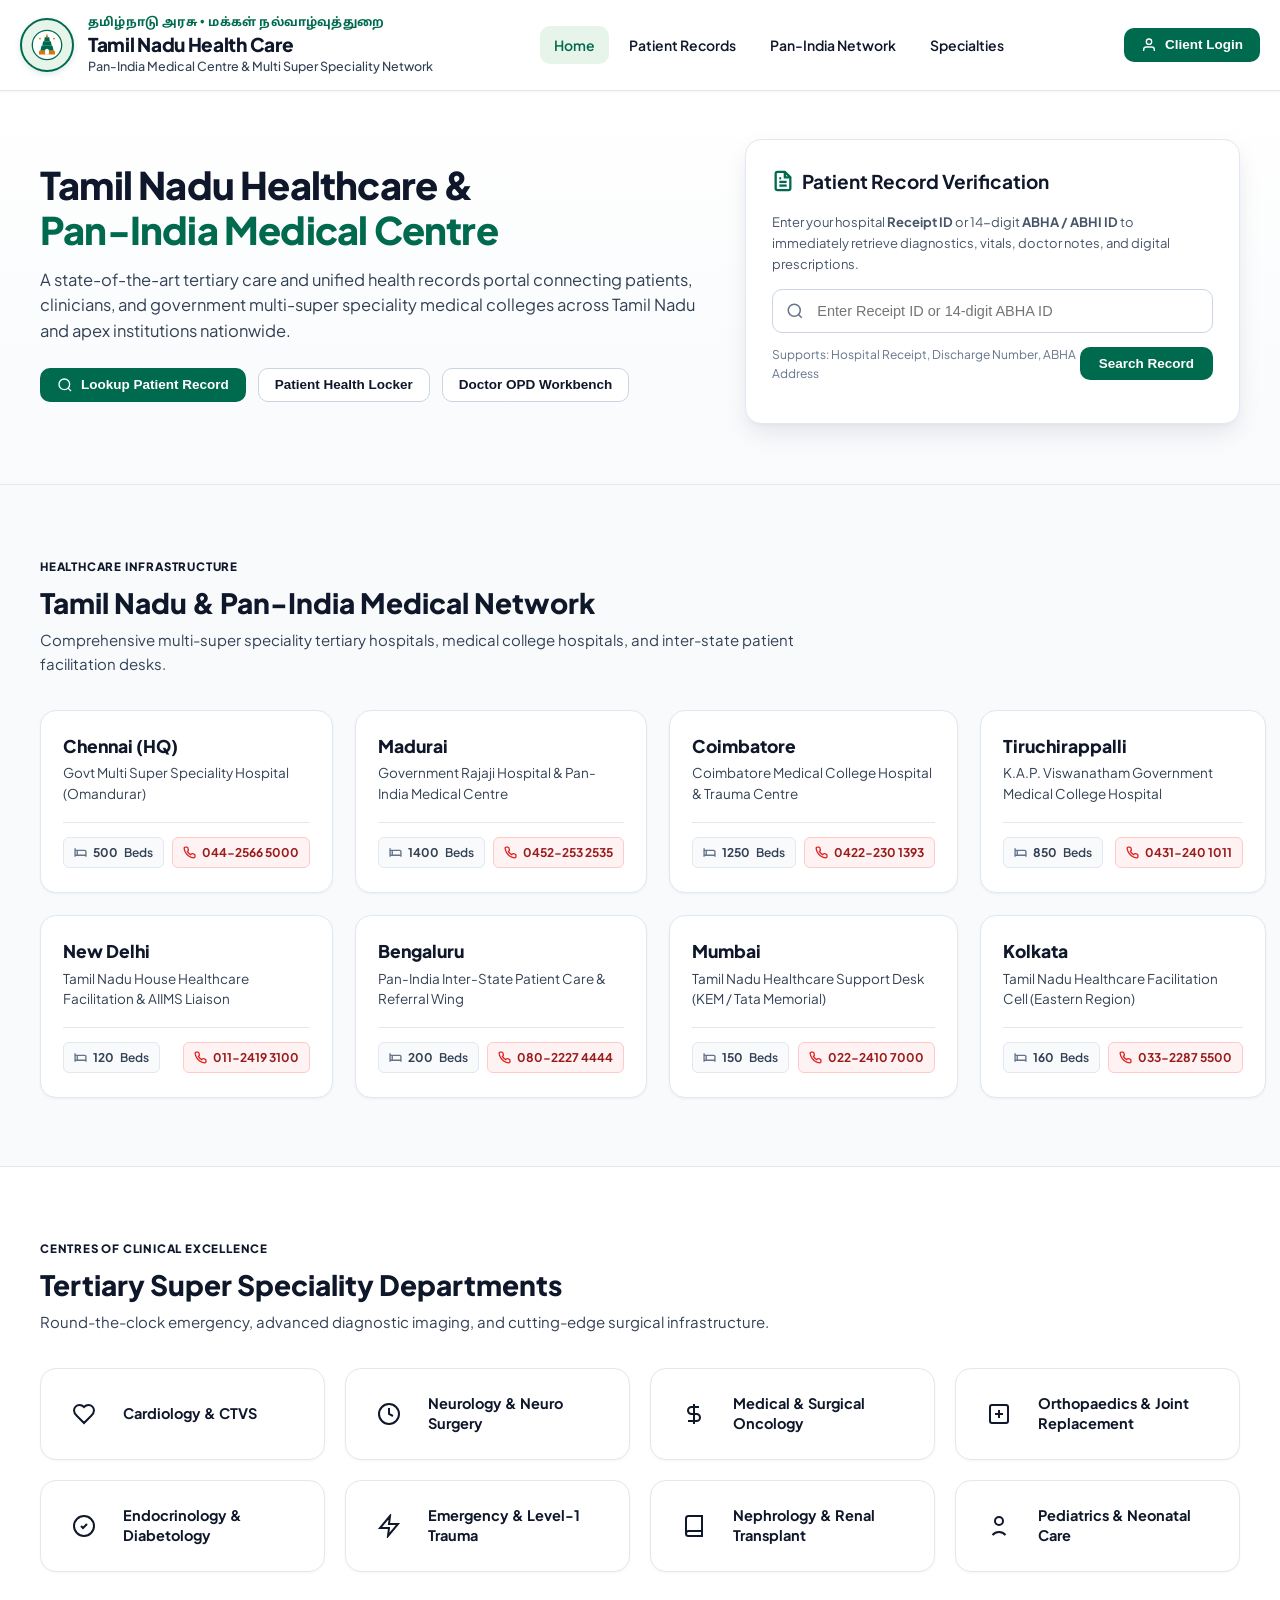
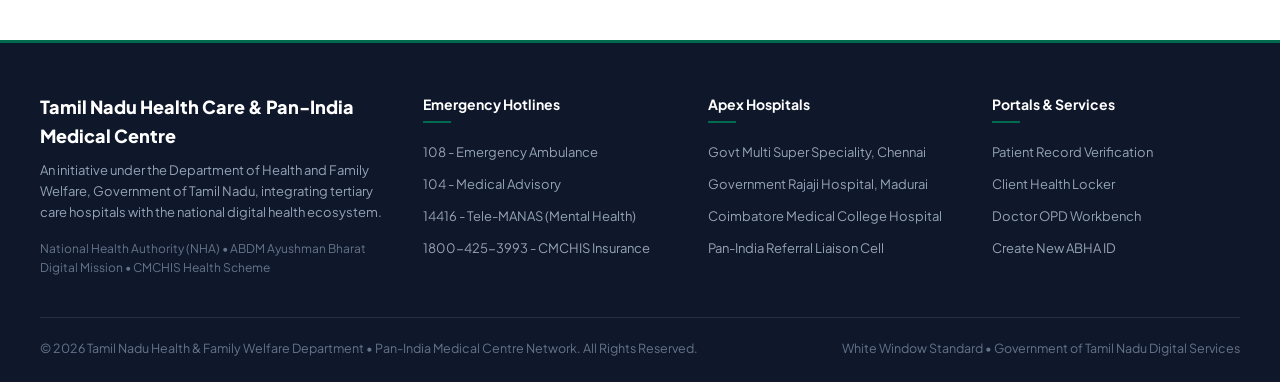
==== index.html @ c828d6be "Implement TN-HMS portal: Dedicated client portal, doctor workbench, and teleconsultation scheduling" ====
<!DOCTYPE html>
<html lang="en">
<head>
  <meta charset="UTF-8">
  <meta name="viewport" content="width=device-width, initial-scale=1.0">
  <title>Tamil Nadu Health Care & Pan-India Medical Centre | Unified Patient Portal</title>
  <meta name="description" content="Official Tamil Nadu Health Care and Pan-India Medical Centre portal. Search patient records by Receipt ID or ABHA ID, access patient health lockers, and doctor clinical workbench.">
  <link rel="stylesheet" href="css/styles.css">
  <link rel="preconnect" href="https://fonts.googleapis.com">
  <link rel="preconnect" href="https://fonts.gstatic.com" crossorigin>
</head>
<body>


  <!-- 2. OFFICIAL MAIN HEADER & NAVIGATION -->
  <header class="main-header">
    <div class="container header-inner">
      <a href="#" class="brand-wrapper">
        <!-- Tamil Nadu Emblem Inspired Gopuram Crest SVG -->
        <div class="emblem-icon" title="Government of Tamil Nadu Emblem">
          <svg viewBox="0 0 100 100" fill="none" xmlns="http://www.w3.org/2000/svg">
            <circle cx="50" cy="50" r="46" stroke="#006A4E" stroke-width="4" fill="#FFFFFF"/>
            <!-- Traditional Temple Gopuram Silhouette -->
            <path d="M50 14L54 26H46L50 14Z" fill="#D97706"/>
            <path d="M43 26H57L59 38H41L43 26Z" fill="#006A4E"/>
            <path d="M38 38H62L65 52H35L38 38Z" fill="#006A4E"/>
            <path d="M33 52H67L71 68H29L33 52Z" fill="#006A4E"/>
            <rect x="25" y="68" width="50" height="12" rx="2" fill="#D97706"/>
            <!-- Gate arch -->
            <path d="M44 80V68C44 64.7 46.7 62 50 62C53.3 62 56 64.7 56 68V80H44Z" fill="#FFFFFF"/>
            <!-- Saffron Star Accents -->
            <circle cx="28" cy="30" r="3" fill="#D97706"/>
            <circle cx="72" cy="30" r="3" fill="#D97706"/>
          </svg>
        </div>
        <div class="brand-text">
          <span class="brand-tamil tamil-font">தமிழ்நாடு அரசு • மக்கள் நல்வாழ்வுத்துறை</span>
          <span class="brand-title">Tamil Nadu Health Care</span>
          <span class="brand-subtitle">Pan-India Medical Centre & Multi Super Speciality Network</span>
        </div>
      </a>

      <!-- Navigation Menu -->
      <ul class="nav-menu" id="nav-menu">
        <li><a href="#hero-search" class="nav-link active">Home</a></li>
        <li><a href="#record-result-section" class="nav-link" onclick="scrollToSection('record-result-section')">Patient Records</a></li>
        <li><a href="#pan-india-section" class="nav-link" onclick="scrollToSection('pan-india-section')">Pan-India Network</a></li>
        <li><a href="#specialties-section" class="nav-link" onclick="scrollToSection('specialties-section')">Specialties</a></li>
      </ul>

      <!-- CTA Action Buttons -->
      <div class="nav-cta-group">
        <button class="btn btn-primary" onclick="window.AuthEngine.openClientPortal()" id="btn-patient-portal">
          <svg width="16" height="16" viewBox="0 0 24 24" fill="none" stroke="currentColor" stroke-width="2">
            <path d="M20 21v-2a4 4 0 0 0-4-4H8a4 4 0 0 0-4 4v2"/>
            <circle cx="12" cy="7" r="4"/>
          </svg>
          Client Login
        </button>
        <button class="mobile-menu-toggle" onclick="toggleMobileMenu()" aria-label="Toggle menu">☰</button>
      </div>
    </div>
  </header>

  <!-- 3. HERO & SEARCH SECTION -->
  <section class="hero-section" id="hero-search">
    <div class="container">
      <div class="hero-grid">
        <!-- Left Hero Introduction -->
        <div class="hero-content">

          <h1>
            Tamil Nadu Healthcare & <br>
            <span class="highlight">Pan-India Medical Centre</span>
          </h1>

          <p class="hero-lead">
            A state-of-the-art tertiary care and unified health records portal connecting patients, clinicians, and government multi-super speciality medical colleges across Tamil Nadu and apex institutions nationwide.
          </p>

          <div style="display: flex; gap: 12px; flex-wrap: wrap;">
            <button class="btn btn-primary" onclick="scrollToSection('record-result-section')">
              <svg width="16" height="16" viewBox="0 0 24 24" fill="none" stroke="currentColor" stroke-width="2">
                <circle cx="11" cy="11" r="8"/>
                <line x1="21" y1="21" x2="16.65" y2="16.65"/>
              </svg>
              Lookup Patient Record
            </button>
            <button class="btn btn-outline" onclick="window.AuthEngine.openClientPortal()">
              Patient Health Locker
            </button>
            <button class="btn btn-outline" onclick="window.AuthEngine.openDoctorPortal()">
              Doctor OPD Workbench
            </button>
          </div>
        </div>

        <!-- Right: Patient Record Search Card (User Core Requirement) -->
        <div>
          <div class="search-card-hero">
            <div class="search-header">
              <h2>
                <svg width="22" height="22" viewBox="0 0 24 24" fill="none" stroke="#006A4E" stroke-width="2.5">
                  <path d="M14 2H6a2 2 0 0 0-2 2v16a2 2 0 0 0 2 2h12a2 2 0 0 0 2-2V8z"/>
                  <polyline points="14 2 14 8 20 8"/>
                  <line x1="16" y1="13" x2="8" y2="13"/>
                  <line x1="16" y1="17" x2="8" y2="17"/>
                  <polyline points="10 9 9 9 8 9"/>
                </svg>
                Patient Record Verification
              </h2>
            </div>

            <p style="font-size: 13px; color: #475569; margin-bottom: 14px;">
              Enter your hospital <strong>Receipt ID</strong> or 14-digit <strong>ABHA / ABHI ID</strong> to immediately retrieve diagnostics, vitals, doctor notes, and digital prescriptions.
            </p>

            <div class="search-input-group">
              <svg viewBox="0 0 24 24" fill="none" stroke="currentColor" stroke-width="2">
                <circle cx="11" cy="11" r="8"/>
                <line x1="21" y1="21" x2="16.65" y2="16.65"/>
              </svg>
              <input 
                type="text" 
                id="patient-search-input" 
                placeholder="Enter Receipt ID or 14-digit ABHA ID"
              >
            </div>

            <div class="search-hint">
              <span>Supports: Hospital Receipt, Discharge Number, ABHA Address</span>
              <button class="btn btn-primary" style="padding: 8px 18px;" onclick="window.RecordEngine.search(document.getElementById('patient-search-input').value)">
                Search Record
              </button>
            </div>

          </div>
        </div>
      </div>
    </div>
  </section>

  <!-- 4. PATIENT RECORD RESULT VIEW (DYNAMICALLY POPULATED) -->
  <section class="record-result-section" id="record-result-section" style="display: none;">
    <div class="container">
      <div class="section-head" style="margin-bottom: 24px;">
        <span class="section-tag">OFFICIAL CLINICAL RECORD SYSTEM</span>
        <h2 class="section-title">Verified Patient Medical Record</h2>
        <p class="section-sub">Digital clinical case sheet, laboratory diagnostics, and certified pharmacotherapy regimen.</p>
      </div>

      <div id="record-display-target">
        <!-- Javascript renders full patient summary here -->
      </div>
    </div>
  </section>

  <!-- 5. PAN-INDIA MEDICAL CENTRES & INTER-STATE NETWORK -->
  <section class="section-padding" id="pan-india-section" style="background: #F8FAFC; border-bottom: 1px solid var(--border-light);">
    <div class="container">
      <div class="section-head">
        <span class="section-tag">HEALTHCARE INFRASTRUCTURE</span>
        <h2 class="section-title">Tamil Nadu & Pan-India Medical Network</h2>
        <p class="section-sub">Comprehensive multi-super speciality tertiary hospitals, medical college hospitals, and inter-state patient facilitation desks.</p>
      </div>

      <div class="centres-grid" id="pan-india-grid">
        <!-- Rendered by app.js -->
      </div>
    </div>
  </section>

  <!-- 6. CLINICAL SPECIALTIES -->
  <section class="section-padding" id="specialties-section">
    <div class="container">
      <div class="section-head">
        <span class="section-tag">CENTRES OF CLINICAL EXCELLENCE</span>
        <h2 class="section-title">Tertiary Super Speciality Departments</h2>
        <p class="section-sub">Round-the-clock emergency, advanced diagnostic imaging, and cutting-edge surgical infrastructure.</p>
      </div>

      <div class="specialties-grid">
        <div class="specialty-card">
          <div class="specialty-icon">
            <svg width="24" height="24" viewBox="0 0 24 24" fill="none" stroke="currentColor" stroke-width="2">
              <path d="M19 14c1.49-1.46 3-3.21 3-5.5A5.5 5.5 0 0 0 16.5 3c-1.76 0-3 .5-4.5 2-1.5-1.5-2.74-2-4.5-2A5.5 5.5 0 0 0 2 8.5c0 2.3 1.5 4.05 3 5.5l7 7Z"/>
            </svg>
          </div>
          <div class="specialty-name">Cardiology & CTVS</div>
        </div>

        <div class="specialty-card">
          <div class="specialty-icon">
            <svg width="24" height="24" viewBox="0 0 24 24" fill="none" stroke="currentColor" stroke-width="2">
              <circle cx="12" cy="12" r="10"/>
              <path d="M12 6v6l4 2"/>
            </svg>
          </div>
          <div class="specialty-name">Neurology & Neuro Surgery</div>
        </div>

        <div class="specialty-card">
          <div class="specialty-icon">
            <svg width="24" height="24" viewBox="0 0 24 24" fill="none" stroke="currentColor" stroke-width="2">
              <path d="M12 2v20M17 5H9.5a3.5 3.5 0 0 0 0 7h5a3.5 3.5 0 0 1 0 7H6"/>
            </svg>
          </div>
          <div class="specialty-name">Medical & Surgical Oncology</div>
        </div>

        <div class="specialty-card">
          <div class="specialty-icon">
            <svg width="24" height="24" viewBox="0 0 24 24" fill="none" stroke="currentColor" stroke-width="2">
              <rect x="3" y="3" width="18" height="18" rx="2"/>
              <path d="M12 8v8M8 12h8"/>
            </svg>
          </div>
          <div class="specialty-name">Orthopaedics & Joint Replacement</div>
        </div>

        <div class="specialty-card">
          <div class="specialty-icon">
            <svg width="24" height="24" viewBox="0 0 24 24" fill="none" stroke="currentColor" stroke-width="2">
              <path d="M12 2a10 10 0 0 1 10 10c0 5.52-4.48 10-10 10S2 17.52 2 12A10 10 0 0 1 12 2z"/>
              <path d="m9 12 2 2 4-4"/>
            </svg>
          </div>
          <div class="specialty-name">Endocrinology & Diabetology</div>
        </div>

        <div class="specialty-card">
          <div class="specialty-icon">
            <svg width="24" height="24" viewBox="0 0 24 24" fill="none" stroke="currentColor" stroke-width="2">
              <polygon points="13 2 3 14 12 14 11 22 21 10 12 10 13 2"/>
            </svg>
          </div>
          <div class="specialty-name">Emergency & Level-1 Trauma</div>
        </div>

        <div class="specialty-card">
          <div class="specialty-icon">
            <svg width="24" height="24" viewBox="0 0 24 24" fill="none" stroke="currentColor" stroke-width="2">
              <path d="M4 19.5A2.5 2.5 0 0 1 6.5 17H20"/>
              <path d="M6.5 2H20v20H6.5A2.5 2.5 0 0 1 4 19.5v-15A2.5 2.5 0 0 1 6.5 2z"/>
            </svg>
          </div>
          <div class="specialty-name">Nephrology & Renal Transplant</div>
        </div>

        <div class="specialty-card">
          <div class="specialty-icon">
            <svg width="24" height="24" viewBox="0 0 24 24" fill="none" stroke="currentColor" stroke-width="2">
              <circle cx="12" cy="7" r="4"/>
              <path d="M5.5 21a8.38 8.38 0 0 1 13 0"/>
            </svg>
          </div>
          <div class="specialty-name">Pediatrics & Neonatal Care</div>
        </div>
      </div>
    </div>
  </section>

  <!-- =========================================================================
       MODALS: CLIENT / PATIENT PORTAL & DOCTOR CLINICAL WORKBENCH
       ========================================================================= -->

  <!-- Client / Patient Modal -->
  <div class="modal-overlay" id="client-portal-modal">
    <div class="modal-window">
      <div class="modal-header">
        <h3>
          <svg width="22" height="22" viewBox="0 0 24 24" fill="none" stroke="#006A4E" stroke-width="2">
            <path d="M20 21v-2a4 4 0 0 0-4-4H8a4 4 0 0 0-4 4v2"/>
            <circle cx="12" cy="7" r="4"/>
          </svg>
          Client & Patient Health Locker
        </h3>
        <button class="close-btn" onclick="window.AuthEngine.closeClientPortal()" aria-label="Close modal">
          <svg width="20" height="20" viewBox="0 0 24 24" fill="none" stroke="currentColor" stroke-width="2">
            <line x1="18" y1="6" x2="6" y2="18"/>
            <line x1="6" y1="6" x2="18" y2="18"/>
          </svg>
        </button>
      </div>
      <div class="modal-body" id="client-modal-body">
        <!-- Populated dynamically by auth.js -->
      </div>
    </div>
  </div>

  <!-- Doctor / Staff Modal -->
  <div class="modal-overlay" id="doctor-portal-modal">
    <div class="modal-window large">
      <div class="modal-header">
        <h3>
          <svg width="22" height="22" viewBox="0 0 24 24" fill="none" stroke="#0F172A" stroke-width="2">
            <path d="M22 12h-4l-3 9L9 3l-3 9H2"/>
          </svg>
          Doctor & Specialist Clinical Workbench
        </h3>
        <button class="close-btn" onclick="window.AuthEngine.closeDoctorPortal()" aria-label="Close modal">
          <svg width="20" height="20" viewBox="0 0 24 24" fill="none" stroke="currentColor" stroke-width="2">
            <line x1="18" y1="6" x2="6" y2="18"/>
            <line x1="6" y1="6" x2="18" y2="18"/>
          </svg>
        </button>
      </div>
      <div class="modal-body" id="doctor-modal-body">
        <!-- Populated dynamically by doctor.js -->
      </div>
    </div>
  </div>

  <!-- Toast Notification Mount -->
  <div class="toast-container" id="toast-container"></div>

  <!-- 7. SITE FOOTER -->
  <footer class="site-footer">
    <div class="container">
      <div class="footer-grid">
        <div class="footer-brand">
          <h4>Tamil Nadu Health Care & Pan-India Medical Centre</h4>
          <p>
            An initiative under the Department of Health and Family Welfare, Government of Tamil Nadu, integrating tertiary care hospitals with the national digital health ecosystem.
          </p>
          <div style="font-size: 12px; color: #64748B;">
            National Health Authority (NHA) • ABDM Ayushman Bharat Digital Mission • CMCHIS Health Scheme
          </div>
        </div>

        <div class="footer-col">
          <h5>Emergency Hotlines</h5>
          <ul class="footer-links">
            <li><a href="tel:108">108 - Emergency Ambulance</a></li>
            <li><a href="tel:104">104 - Medical Advisory</a></li>
            <li><a href="tel:14416">14416 - Tele-MANAS (Mental Health)</a></li>
            <li><a href="tel:18004253993">1800-425-3993 - CMCHIS Insurance</a></li>
          </ul>
        </div>

        <div class="footer-col">
          <h5>Apex Hospitals</h5>
          <ul class="footer-links">
            <li><a href="#pan-india-section">Govt Multi Super Speciality, Chennai</a></li>
            <li><a href="#pan-india-section">Government Rajaji Hospital, Madurai</a></li>
            <li><a href="#pan-india-section">Coimbatore Medical College Hospital</a></li>
            <li><a href="#pan-india-section">Pan-India Referral Liaison Cell</a></li>
          </ul>
        </div>

        <div class="footer-col">
          <h5>Portals & Services</h5>
          <ul class="footer-links">
            <li><a href="javascript:void(0)" onclick="scrollToSection('record-result-section')">Patient Record Verification</a></li>
            <li><a href="javascript:void(0)" onclick="window.AuthEngine.openClientPortal()">Client Health Locker</a></li>
            <li><a href="javascript:void(0)" onclick="window.AuthEngine.openDoctorPortal()">Doctor OPD Workbench</a></li>
            <li><a href="javascript:void(0)" onclick="showToast('ABHA registration enabled via ABDM')">Create New ABHA ID</a></li>
          </ul>
        </div>
      </div>

      <div class="footer-bottom">
        <div>
          © 2026 Tamil Nadu Health & Family Welfare Department • Pan-India Medical Centre Network. All Rights Reserved.
        </div>
        <div>
          White Window Standard • Government of Tamil Nadu Digital Services
        </div>
      </div>
    </div>
  </footer>

  <!-- Scripts -->
  <script src="js/data.js"></script>
  <script src="js/records.js"></script>
  <script src="js/auth.js"></script>
  <script src="js/doctor.js"></script>
  <script src="js/app.js"></script>
</body>
</html>
---- css/styles.css ----
/* --------------------------------------------------------------------------
   TAMIL NADU HEALTH CARE & PAN-INDIA MEDICAL CENTRE - STYLESHEET
   Aesthetic: Pristine White Window, Crisp Black Typography, TN Emblem Green & Gold
   -------------------------------------------------------------------------- */

@import url('https://fonts.googleapis.com/css2?family=Plus+Jakarta+Sans:wght@300;400;500;600;700;800&family=Noto+Sans+Tamil:wght@400;600;700&display=swap');

:root {
  /* Official Tamil Nadu & Healthcare Palette */
  --tn-green: #006A4E;        /* Official TN Temple & Govt Green */
  --tn-green-dark: #004D38;   /* Deep emerald */
  --tn-green-light: #E6F4EA;  /* Subtle tinted green badge/bg */
  --tn-gold: #D97706;         /* Traditional Gopuram Gold / Ochre */
  --tn-gold-light: #FEF3C7;   /* Light amber pill */
  --tn-red: #DC2626;          /* Emergency / Critical Alert */
  --tn-red-light: #FEE2E2;

  /* Crisp Monochrome Window Foundation */
  --bg-pure: #FFFFFF;         /* White Window */
  --bg-subtle: #F8FAFC;       /* Off-white background */
  --bg-card: #FFFFFF;
  --bg-muted: #F1F5F9;

  /* Typography Colors */
  --text-primary: #0F172A;    /* Crisp Deep Black / Slate 900 */
  --text-secondary: #334155;  /* Balanced charcoal */
  --text-muted: #64748B;      /* Cool slate */
  --text-light: #94A3B8;

  /* Borders & Dividers */
  --border-light: #E2E8F0;
  --border-strong: #CBD5E1;
  --border-focus: #006A4E;

  /* Shadows */
  --shadow-sm: 0 1px 2px 0 rgba(15, 23, 42, 0.05);
  --shadow-md: 0 4px 6px -1px rgba(15, 23, 42, 0.08), 0 2px 4px -2px rgba(15, 23, 42, 0.05);
  --shadow-lg: 0 10px 25px -3px rgba(15, 23, 42, 0.1), 0 4px 6px -4px rgba(15, 23, 42, 0.05);
  --shadow-xl: 0 20px 30px -5px rgba(15, 23, 42, 0.15);

  --radius-sm: 6px;
  --radius-md: 10px;
  --radius-lg: 16px;
  --radius-full: 9999px;
  --transition: all 0.2s cubic-bezier(0.16, 1, 0.3, 1);
}

/* Base resets */
*, *::before, *::after {
  box-sizing: border-box;
  margin: 0;
  padding: 0;
}

html {
  scroll-behavior: smooth;
}

body {
  font-family: 'Plus Jakarta Sans', -apple-system, BlinkMacSystemFont, "Segoe UI", Roboto, sans-serif;
  background-color: var(--bg-pure);
  color: var(--text-primary);
  line-height: 1.6;
  font-size: 15px;
  -webkit-font-smoothing: antialiased;
  -moz-osx-font-smoothing: grayscale;
}

.tamil-font {
  font-family: 'Noto Sans Tamil', 'Plus Jakarta Sans', sans-serif;
}

/* Utility Containers */
.container {
  max-width: 1240px;
  margin: 0 auto;
  padding: 0 20px;
}

/* ==========================================================================
   1. GOVERNMENT HELPLINE TOPBAR
   ========================================================================== */
.top-banner {
  display: none !important;
  background-color: #0F172A;
  color: #F8FAFC;
  font-size: 12.5px;
  padding: 6px 0;
  border-bottom: 1px solid rgba(255, 255, 255, 0.1);
}

.top-banner .container {
  display: flex;
  justify-content: space-between;
  align-items: center;
  flex-wrap: wrap;
  gap: 10px;
}

.helpline-badges {
  display: flex;
  align-items: center;
  gap: 16px;
  flex-wrap: wrap;
}

.helpline-item {
  display: inline-flex;
  align-items: center;
  gap: 6px;
  color: #E2E8F0;
  text-decoration: none;
  font-weight: 500;
}

.helpline-item:hover {
  color: #FFFFFF;
}

.badge-emergency {
  background: var(--tn-red);
  color: #FFFFFF;
  padding: 2px 8px;
  border-radius: var(--radius-sm);
  font-size: 11px;
  font-weight: 700;
  letter-spacing: 0.5px;
}

.badge-gov {
  background: var(--tn-green);
  color: #FFFFFF;
  padding: 2px 8px;
  border-radius: var(--radius-sm);
  font-size: 11px;
  font-weight: 700;
}

.top-quick-actions {
  display: flex;
  align-items: center;
  gap: 14px;
}

.btn-lang {
  background: transparent;
  border: 1px solid rgba(255, 255, 255, 0.25);
  color: #FFFFFF;
  padding: 2px 8px;
  border-radius: 4px;
  font-size: 11.5px;
  cursor: pointer;
  transition: var(--transition);
}

.btn-lang:hover {
  background: rgba(255, 255, 255, 0.15);
}

/* ==========================================================================
   2. OFFICIAL HEADER & MASTHEAD
   ========================================================================== */
.main-header {
  background: var(--bg-pure);
  border-bottom: 1px solid var(--border-light);
  position: sticky;
  top: 0;
  z-index: 1000;
  box-shadow: var(--shadow-sm);
}

.header-inner {
  display: flex;
  align-items: center;
  justify-content: space-between;
  padding: 14px 0;
  gap: 20px;
}

.brand-wrapper {
  display: flex;
  align-items: center;
  gap: 14px;
  text-decoration: none;
  color: inherit;
}

.emblem-icon {
  width: 54px;
  height: 54px;
  display: flex;
  align-items: center;
  justify-content: center;
  background: var(--tn-green-light);
  border: 2px solid var(--tn-green);
  border-radius: 50%;
  color: var(--tn-green);
  flex-shrink: 0;
  box-shadow: 0 2px 6px rgba(0, 106, 78, 0.15);
}

.emblem-icon svg {
  width: 32px;
  height: 32px;
}

.brand-text {
  display: flex;
  flex-direction: column;
}

.brand-tamil {
  font-size: 12px;
  color: var(--tn-green);
  font-weight: 700;
  letter-spacing: 0.2px;
}

.brand-title {
  font-size: 19px;
  font-weight: 800;
  color: var(--text-primary);
  line-height: 1.2;
  letter-spacing: -0.3px;
}

.brand-subtitle {
  font-size: 12.5px;
  color: var(--text-secondary);
  font-weight: 500;
}

/* Navigation Links */
.nav-menu {
  display: flex;
  align-items: center;
  gap: 6px;
  list-style: none;
  flex-shrink: 0;
}

.nav-link {
  padding: 8px 14px;
  color: var(--text-primary);
  text-decoration: none;
  font-size: 14px;
  font-weight: 600;
  border-radius: var(--radius-md);
  transition: var(--transition);
  display: inline-flex;
  align-items: center;
  gap: 6px;
  white-space: nowrap;
}

.nav-link:hover {
  background-color: var(--bg-muted);
  color: var(--tn-green);
}

.nav-link.active {
  background-color: var(--tn-green-light);
  color: var(--tn-green);
}

.nav-cta-group {
  display: flex;
  align-items: center;
  gap: 10px;
}

.btn {
  display: inline-flex;
  align-items: center;
  justify-content: center;
  gap: 8px;
  padding: 8px 16px;
  font-size: 13.5px;
  font-weight: 600;
  border-radius: var(--radius-md);
  border: 1px solid transparent;
  cursor: pointer;
  transition: var(--transition);
  text-decoration: none;
  white-space: nowrap;
}

.btn-primary {
  background-color: var(--tn-green);
  color: #FFFFFF;
}

.btn-primary:hover {
  background-color: var(--tn-green-dark);
  box-shadow: 0 4px 12px rgba(0, 106, 78, 0.25);
  transform: translateY(-1px);
}

.btn-outline {
  background: #FFFFFF;
  border-color: var(--border-strong);
  color: var(--text-primary);
}

.btn-outline:hover {
  background: var(--bg-muted);
  border-color: var(--text-primary);
}

.btn-gold {
  background-color: var(--tn-gold);
  color: #FFFFFF;
}

.btn-gold:hover {
  background-color: #B45309;
  box-shadow: 0 4px 12px rgba(217, 119, 6, 0.25);
}

.btn-doctor {
  background-color: #0F172A;
  color: #FFFFFF;
  border: 1px solid #1E293B;
}

.btn-doctor:hover {
  background-color: #1E293B;
  box-shadow: 0 4px 12px rgba(15, 23, 42, 0.25);
}

.mobile-menu-toggle {
  display: none;
  background: transparent;
  border: none;
  font-size: 24px;
  color: var(--text-primary);
  cursor: pointer;
}

/* ==========================================================================
   3. HERO SECTION WITH PATIENT SEARCH & QUICK ACTIONS
   ========================================================================== */
.hero-section {
  background: linear-gradient(180deg, #FFFFFF 0%, #F8FAFC 100%);
  border-bottom: 1px solid var(--border-light);
  padding: 48px 0 60px 0;
}

.hero-grid {
  display: grid;
  grid-template-columns: 1.15fr 0.85fr;
  gap: 36px;
  align-items: center;
}

.hero-content h1 {
  font-size: 38px;
  font-weight: 800;
  line-height: 1.2;
  color: var(--text-primary);
  letter-spacing: -0.8px;
  margin-bottom: 14px;
}

.hero-content h1 span.highlight {
  color: var(--tn-green);
  position: relative;
}

.hero-lead {
  font-size: 16.5px;
  color: var(--text-secondary);
  line-height: 1.55;
  margin-bottom: 24px;
}

.official-badges-row {
  display: flex;
  align-items: center;
  gap: 12px;
  flex-wrap: wrap;
  margin-bottom: 30px;
}

.trust-badge {
  display: inline-flex;
  align-items: center;
  gap: 6px;
  padding: 5px 12px;
  background: #FFFFFF;
  border: 1px solid var(--border-light);
  border-radius: var(--radius-full);
  font-size: 12.5px;
  font-weight: 600;
  color: var(--text-secondary);
  box-shadow: var(--shadow-sm);
}

.trust-badge svg {
  color: var(--tn-green);
}

/* Hero Search Card - The Core User Prompt Requirement */
.search-card-hero {
  background: #FFFFFF;
  border: 1px solid var(--border-light);
  border-radius: var(--radius-lg);
  padding: 26px;
  box-shadow: var(--shadow-lg);
  position: relative;
}

.search-card-hero::before {
  content: "";
  position: absolute;
  top: 0;
  left: 0;
  right: 0;
  height: 4px;
  background: var(--primary);
  border-top-left-radius: var(--radius-lg);
  border-top-right-radius: var(--radius-lg);
}

.search-header {
  display: flex;
  align-items: center;
  justify-content: space-between;
  margin-bottom: 16px;
}

.search-header h2 {
  font-size: 19px;
  font-weight: 700;
  color: var(--text-primary);
  display: flex;
  align-items: center;
  gap: 8px;
}

.search-input-group {
  position: relative;
  margin-bottom: 12px;
}

.search-input-group svg {
  position: absolute;
  left: 14px;
  top: 50%;
  transform: translateY(-50%);
  color: var(--text-muted);
  width: 18px;
  height: 18px;
}

.search-input-group input {
  width: 100%;
  padding: 13px 14px 13px 44px;
  border: 1.5px solid var(--border-strong);
  border-radius: var(--radius-md);
  font-size: 14.5px;
  color: var(--text-primary);
  font-weight: 500;
  outline: none;
  transition: var(--transition);
  background: var(--bg-pure);
}

.search-input-group input:focus {
  border-color: var(--tn-green);
  box-shadow: 0 0 0 3px rgba(0, 106, 78, 0.15);
}

.search-hint {
  font-size: 12px;
  color: var(--text-muted);
  margin-bottom: 14px;
  display: flex;
  justify-content: space-between;
  align-items: center;
}

.sample-pills {
  display: flex;
  align-items: center;
  gap: 8px;
  flex-wrap: wrap;
  margin-bottom: 20px;
}

.sample-pills span {
  font-size: 12px;
  font-weight: 600;
  color: var(--text-muted);
}

.pill-btn {
  background: var(--bg-muted);
  border: 1px solid var(--border-light);
  padding: 4px 10px;
  border-radius: var(--radius-full);
  font-size: 11.5px;
  font-weight: 600;
  color: var(--text-secondary);
  cursor: pointer;
  transition: var(--transition);
}

.pill-btn:hover {
  background: var(--tn-green-light);
  color: var(--tn-green);
  border-color: var(--tn-green);
}

/* Quick Action Tiles */
.quick-portals-grid {
  display: grid;
  grid-template-columns: 1fr 1fr;
  gap: 12px;
  margin-top: 14px;
  border-top: 1px dashed var(--border-light);
  padding-top: 16px;
}

.portal-tile-btn {
  display: flex;
  align-items: center;
  gap: 12px;
  padding: 12px;
  background: var(--bg-subtle);
  border: 1px solid var(--border-light);
  border-radius: var(--radius-md);
  text-decoration: none;
  color: var(--text-primary);
  transition: var(--transition);
  cursor: pointer;
}

.portal-tile-btn:hover {
  background: #FFFFFF;
  border-color: var(--tn-green);
  box-shadow: var(--shadow-sm);
  transform: translateY(-2px);
}

.tile-icon {
  width: 36px;
  height: 36px;
  border-radius: 8px;
  display: flex;
  align-items: center;
  justify-content: center;
  flex-shrink: 0;
}

.tile-icon.patient {
  background: var(--tn-green-light);
  color: var(--tn-green);
}

.tile-icon.doctor {
  background: #EFF6FF;
  color: #1D4ED8;
}

.tile-info {
  display: flex;
  flex-direction: column;
  text-align: left;
}

.tile-name {
  font-size: 13px;
  font-weight: 700;
  color: var(--text-primary);
}

.tile-desc {
  font-size: 11px;
  color: var(--text-muted);
}

/* ==========================================================================
   4. PATIENT RECORD DETAILS VIEW (THE RESULT SHEET)
   ========================================================================== */
.record-result-section {
  padding: 40px 0 60px 0;
  background: #FFFFFF;
  border-bottom: 1px solid var(--border-light);
}

.record-container {
  border: 1.5px solid var(--border-strong);
  border-radius: var(--radius-lg);
  background: #FFFFFF;
  box-shadow: var(--shadow-md);
  overflow: hidden;
}

/* Printable Medical Header */
.record-header-strip {
  background: #0F172A;
  color: #FFFFFF;
  padding: 18px 24px;
  display: flex;
  justify-content: space-between;
  align-items: center;
  flex-wrap: wrap;
  gap: 14px;
}

.hospital-emblem-badge {
  display: flex;
  align-items: center;
  gap: 12px;
}

.rec-title-wrap h3 {
  font-size: 18px;
  font-weight: 800;
  letter-spacing: -0.3px;
}

.rec-title-wrap p {
  font-size: 12px;
  color: #94A3B8;
}

.record-meta-right {
  display: flex;
  align-items: center;
  gap: 10px;
}

.rec-id-tag {
  background: rgba(255, 255, 255, 0.12);
  border: 1px solid rgba(255, 255, 255, 0.2);
  padding: 4px 12px;
  border-radius: var(--radius-full);
  font-size: 12px;
  font-weight: 700;
  color: #F8FAFC;
  font-family: monospace;
}

.rec-status-badge {
  background: var(--tn-green);
  color: #FFFFFF;
  padding: 4px 12px;
  border-radius: var(--radius-full);
  font-size: 11.5px;
  font-weight: 700;
}

/* Patient Profile Overview Grid */
.record-patient-banner {
  padding: 24px;
  background: var(--bg-subtle);
  border-bottom: 1px solid var(--border-light);
  display: grid;
  grid-template-columns: auto 1fr auto;
  gap: 24px;
  align-items: center;
}

.patient-avatar-box {
  width: 68px;
  height: 68px;
  border-radius: 50%;
  background: var(--tn-green-light);
  border: 2px solid var(--tn-green);
  display: flex;
  align-items: center;
  justify-content: center;
  color: var(--tn-green);
  font-size: 24px;
  font-weight: 800;
  box-shadow: var(--shadow-sm);
}

.patient-basic-info h4 {
  font-size: 21px;
  font-weight: 800;
  color: var(--text-primary);
  margin-bottom: 4px;
}

.patient-chips {
  display: flex;
  align-items: center;
  gap: 10px;
  flex-wrap: wrap;
  font-size: 13px;
  color: var(--text-secondary);
}

.patient-chip {
  display: inline-flex;
  align-items: center;
  gap: 4px;
  background: #FFFFFF;
  border: 1px solid var(--border-light);
  padding: 3px 10px;
  border-radius: var(--radius-md);
  font-weight: 600;
}

.blood-chip {
  background: var(--tn-red-light);
  border-color: #FCA5A5;
  color: var(--tn-red);
}

.patient-meta-details {
  text-align: right;
  font-size: 12.5px;
  color: var(--text-secondary);
}

.patient-meta-details strong {
  color: var(--text-primary);
}

/* Medical Vitals Strip */
.vitals-grid-row {
  display: grid;
  grid-template-columns: repeat(auto-fit, minmax(130px, 1fr));
  gap: 14px;
  padding: 20px 24px;
  background: #FFFFFF;
  border-bottom: 1px solid var(--border-light);
}

.vital-card {
  padding: 12px;
  background: var(--bg-subtle);
  border: 1px solid var(--border-light);
  border-radius: var(--radius-md);
  text-align: center;
  transition: var(--transition);
}

.vital-card:hover {
  border-color: var(--tn-green);
  background: #FFFFFF;
  box-shadow: var(--shadow-sm);
}

.vital-label {
  font-size: 11.5px;
  font-weight: 600;
  color: var(--text-muted);
  text-transform: uppercase;
  letter-spacing: 0.5px;
  margin-bottom: 4px;
}

.vital-value {
  font-size: 16px;
  font-weight: 800;
  color: var(--text-primary);
}

.vital-status {
  font-size: 10.5px;
  color: var(--tn-green);
  font-weight: 600;
  margin-top: 2px;
}

/* Medical Detail Sections */
.record-body {
  padding: 24px;
}

.record-section-block {
  margin-bottom: 28px;
}

.sec-head {
  display: flex;
  align-items: center;
  gap: 8px;
  font-size: 16px;
  font-weight: 700;
  color: var(--text-primary);
  margin-bottom: 14px;
  padding-bottom: 8px;
  border-bottom: 2px solid var(--border-light);
}

.sec-head svg {
  color: var(--tn-green);
}

.clinical-notes-card {
  background: var(--bg-subtle);
  border: 1px solid var(--border-light);
  border-left: 4px solid var(--tn-green);
  padding: 16px 20px;
  border-radius: 0 var(--radius-md) var(--radius-md) 0;
  margin-bottom: 12px;
}

.diagnosis-highlight {
  font-size: 15px;
  font-weight: 700;
  color: var(--text-primary);
  margin-bottom: 6px;
}

.doctor-note-text {
  font-size: 13.5px;
  color: var(--text-secondary);
  line-height: 1.6;
}

/* Data Tables: Lab Tests & Prescriptions */
.table-wrapper {
  overflow-x: auto;
  border: 1px solid var(--border-light);
  border-radius: var(--radius-md);
  background: #FFFFFF;
}

.medical-table {
  width: 100%;
  border-collapse: collapse;
  text-align: left;
  font-size: 13px;
}

.medical-table th {
  background: var(--bg-subtle);
  padding: 11px 16px;
  font-weight: 700;
  color: var(--text-primary);
  border-bottom: 1.5px solid var(--border-strong);
  white-space: nowrap;
}

.medical-table td {
  padding: 12px 16px;
  border-bottom: 1px solid var(--border-light);
  color: var(--text-secondary);
}

.medical-table tr:last-child td {
  border-bottom: none;
}

.medical-table tr:hover {
  background-color: #F8FAFC;
}

.status-badge {
  display: inline-block;
  padding: 2px 8px;
  border-radius: var(--radius-full);
  font-size: 11px;
  font-weight: 700;
}

.status-normal {
  background: var(--tn-green-light);
  color: var(--tn-green-dark);
}

.status-alert {
  background: var(--tn-gold-light);
  color: #B45309;
}

.status-danger {
  background: var(--tn-red-light);
  color: var(--tn-red);
}

/* Insurance / Scheme Banner */
.insurance-banner {
  background: #F0FDF4;
  border: 1px solid #BBF7D0;
  border-radius: var(--radius-md);
  padding: 14px 18px;
  display: flex;
  justify-content: space-between;
  align-items: center;
  flex-wrap: wrap;
  gap: 12px;
  margin-top: 16px;
}

.scheme-info {
  display: flex;
  align-items: center;
  gap: 10px;
}

.scheme-badge {
  background: var(--tn-green);
  color: #FFFFFF;
  padding: 3px 8px;
  border-radius: 4px;
  font-size: 11px;
  font-weight: 700;
}

.settlement-badge {
  font-size: 13.5px;
  font-weight: 800;
  color: var(--tn-green-dark);
}

/* Record Action Footer */
.record-footer-actions {
  display: flex;
  justify-content: space-between;
  align-items: center;
  padding: 16px 24px;
  background: var(--bg-subtle);
  border-top: 1px solid var(--border-light);
  flex-wrap: wrap;
  gap: 12px;
}

.doctor-sign-off {
  font-size: 12.5px;
  color: var(--text-secondary);
}

.doctor-sign-off strong {
  color: var(--text-primary);
}

/* ==========================================================================
   5. PAN-INDIA CENTRES & SPECIALTIES
   ========================================================================== */
.section-padding {
  padding: 60px 0;
}

.section-padding {
  padding: 68px 0;
}

.section-head {
  text-align: left;
  margin-bottom: 34px;
}

.section-tag {
  display: inline-block;
  font-size: 11.5px;
  font-weight: 800;
  letter-spacing: 0.8px;
  color: var(--primary);
  text-transform: uppercase;
  margin-bottom: 8px;
}

.section-title {
  font-size: 28px;
  font-weight: 800;
  color: var(--text-primary);
  line-height: 1.25;
  margin-bottom: 8px;
}

.section-sub {
  font-size: 15px;
  color: var(--text-secondary);
  max-width: 760px;
  line-height: 1.6;
}

.centres-grid {
  display: grid;
  grid-template-columns: repeat(4, 1fr);
  gap: 22px;
}

@media (max-width: 1200px) {
  .centres-grid {
    grid-template-columns: repeat(2, 1fr);
  }
}

@media (max-width: 640px) {
  .centres-grid {
    grid-template-columns: 1fr;
  }
}

.centre-card {
  background: #FFFFFF;
  border: 1px solid var(--border-light);
  border-radius: var(--radius-lg);
  padding: 24px 22px;
  transition: var(--transition);
  display: flex;
  flex-direction: column;
  justify-content: space-between;
  box-shadow: 0 1px 3px rgba(15, 23, 42, 0.05);
}

.centre-card:hover {
  border-color: var(--primary-border);
  transform: translateY(-2px);
  box-shadow: 0 10px 25px -4px rgba(15, 23, 42, 0.08);
}

.centre-badge {
  display: inline-block;
  padding: 4px 10px;
  background: var(--primary-light);
  color: var(--primary);
  border-radius: var(--radius-full);
  font-size: 11px;
  font-weight: 700;
  letter-spacing: 0.2px;
  margin-bottom: 12px;
  align-self: flex-start;
}

.centre-city {
  font-size: 17.5px;
  font-weight: 800;
  color: var(--text-primary);
  margin-bottom: 6px;
  line-height: 1.3;
}

.centre-hospital {
  font-size: 13.5px;
  color: var(--text-secondary);
  margin-bottom: 18px;
  line-height: 1.5;
  flex-grow: 1;
}

.centre-meta {
  display: flex;
  align-items: center;
  justify-content: space-between;
  gap: 8px;
  padding-top: 14px;
  border-top: 1px solid var(--border-light);
  margin-top: auto;
}

.centre-meta-pill {
  display: inline-flex;
  align-items: center;
  gap: 6px;
  font-size: 12px;
  font-weight: 600;
  color: var(--text-secondary);
  background: #F8FAFC;
  padding: 5px 10px;
  border-radius: var(--radius-sm);
  border: 1px solid #E2E8F0;
  white-space: nowrap;
}

.centre-meta-pill svg {
  color: #64748B;
  flex-shrink: 0;
}

.centre-meta-pill.emergency {
  background: #FEF2F2;
  border-color: #FECACA;
  color: #991B1B;
}

.centre-meta-pill.emergency svg {
  color: #DC2626;
}

/* Specialties Grid */
.specialties-grid {
  display: grid;
  grid-template-columns: repeat(4, 1fr);
  gap: 20px;
}

@media (max-width: 1100px) {
  .specialties-grid {
    grid-template-columns: repeat(2, 1fr);
  }
}

@media (max-width: 580px) {
  .specialties-grid {
    grid-template-columns: 1fr;
  }
}

.specialty-card {
  background: #FFFFFF;
  border: 1px solid var(--border-light);
  border-radius: var(--radius-lg);
  padding: 22px 20px;
  display: flex;
  align-items: center;
  gap: 16px;
  text-align: left;
  box-shadow: 0 1px 3px rgba(15, 23, 42, 0.04);
  transition: var(--transition);
}

.specialty-card:hover {
  border-color: var(--primary);
  box-shadow: 0 8px 20px -4px rgba(15, 23, 42, 0.08);
  transform: translateY(-2px);
  background: #FAFCFF;
}

.specialty-icon {
  width: 46px;
  height: 46px;
  min-width: 46px;
  border-radius: var(--radius-md);
  background: var(--primary-light);
  color: var(--primary);
  display: flex;
  align-items: center;
  justify-content: center;
  margin: 0;
}

.specialty-name {
  font-size: 14.5px;
  font-weight: 700;
  color: var(--text-primary);
  line-height: 1.35;
}

/* ==========================================================================
   6. CLIENT & DOCTOR PORTAL MODALS / DASHBOARDS
   ========================================================================== */
.modal-overlay {
  position: fixed;
  inset: 0;
  background: rgba(15, 23, 42, 0.65);
  backdrop-filter: blur(4px);
  display: flex;
  align-items: center;
  justify-content: center;
  z-index: 2000;
  padding: 20px;
  opacity: 0;
  pointer-events: none;
  transition: opacity 0.25s ease;
}

.modal-overlay.active {
  opacity: 1;
  pointer-events: auto;
}

.modal-window {
  background: #FFFFFF;
  border-radius: var(--radius-lg);
  max-width: 600px;
  width: 100%;
  max-height: 90vh;
  overflow-y: auto;
  box-shadow: var(--shadow-xl);
  border: 1px solid var(--border-strong);
  position: relative;
  transform: scale(0.96);
  transition: transform 0.25s ease;
}

.modal-overlay.active .modal-window {
  transform: scale(1);
}

.modal-window.large {
  max-width: 880px;
}

.modal-header {
  padding: 20px 24px;
  border-bottom: 1px solid var(--border-light);
  display: flex;
  align-items: center;
  justify-content: space-between;
  background: #FFFFFF;
  position: sticky;
  top: 0;
  z-index: 10;
}

.modal-header h3 {
  font-size: 19px;
  font-weight: 800;
  color: var(--text-primary);
  display: flex;
  align-items: center;
  gap: 10px;
}

.close-btn {
  background: transparent;
  border: none;
  color: var(--text-muted);
  cursor: pointer;
  padding: 4px;
  border-radius: 4px;
  display: flex;
}

.close-btn:hover {
  background: var(--bg-muted);
  color: var(--text-primary);
}

.modal-body {
  padding: 24px;
}

/* Tabs inside Modal */
.modal-tabs {
  display: flex;
  gap: 8px;
  border-bottom: 1.5px solid var(--border-light);
  margin-bottom: 20px;
}

.modal-tab-btn {
  padding: 10px 18px;
  font-size: 14px;
  font-weight: 600;
  color: var(--text-muted);
  background: transparent;
  border: none;
  border-bottom: 2.5px solid transparent;
  cursor: pointer;
  margin-bottom: -2px;
  transition: var(--transition);
}

.modal-tab-btn:hover {
  color: var(--text-primary);
}

.modal-tab-btn.active {
  color: var(--tn-green);
  border-bottom-color: var(--tn-green);
}

/* Form Styles */
.form-group {
  margin-bottom: 18px;
}

.form-label {
  display: block;
  font-size: 13px;
  font-weight: 600;
  color: var(--text-primary);
  margin-bottom: 6px;
}

.form-control {
  width: 100%;
  padding: 10px 14px;
  border: 1.5px solid var(--border-strong);
  border-radius: var(--radius-md);
  font-size: 14px;
  color: var(--text-primary);
  outline: none;
  transition: var(--transition);
  background: #FFFFFF;
}

.form-control:focus {
  border-color: var(--tn-green);
  box-shadow: 0 0 0 3px rgba(0, 106, 78, 0.15);
}

.form-hint {
  font-size: 12px;
  color: var(--text-muted);
  margin-top: 4px;
}

/* Quick Fill Demo Banner inside Login */
.demo-credentials-box {
  background: var(--bg-subtle);
  border: 1px dashed var(--border-strong);
  border-radius: var(--radius-md);
  padding: 12px 16px;
  margin-bottom: 18px;
  font-size: 12px;
  color: var(--text-secondary);
}

.demo-credentials-box strong {
  color: var(--text-primary);
}

.quick-autofill-btn {
  background: #FFFFFF;
  border: 1px solid var(--border-light);
  padding: 3px 8px;
  border-radius: 4px;
  font-size: 11px;
  font-weight: 600;
  cursor: pointer;
  color: var(--tn-green);
  margin-left: 6px;
}

.quick-autofill-btn:hover {
  background: var(--tn-green-light);
}

/* ==========================================================================
   7. DOCTOR OPD WORKBENCH STYLING
   ========================================================================== */
.doctor-workbench-layout {
  display: grid;
  grid-template-columns: 310px 1fr;
  gap: 20px;
}

.queue-sidebar {
  border: 1px solid var(--border-light);
  border-radius: var(--radius-md);
  background: var(--bg-subtle);
  padding: 14px;
  max-height: 520px;
  overflow-y: auto;
}

.queue-title {
  font-size: 13.5px;
  font-weight: 700;
  color: var(--text-primary);
  margin-bottom: 12px;
  display: flex;
  justify-content: space-between;
  align-items: center;
}

.queue-badge-count {
  background: var(--tn-green);
  color: #FFFFFF;
  padding: 2px 7px;
  border-radius: var(--radius-full);
  font-size: 11px;
}

.queue-item {
  background: #FFFFFF;
  border: 1px solid var(--border-light);
  border-radius: var(--radius-sm);
  padding: 10px 12px;
  margin-bottom: 8px;
  cursor: pointer;
  transition: var(--transition);
}

.queue-item:hover, .queue-item.active {
  border-color: var(--tn-green);
  box-shadow: var(--shadow-sm);
  background: var(--tn-green-light);
}

.queue-item-header {
  display: flex;
  justify-content: space-between;
  font-size: 11.5px;
  font-weight: 700;
  color: var(--text-muted);
  margin-bottom: 4px;
}

.queue-patient-name {
  font-size: 13.5px;
  font-weight: 700;
  color: var(--text-primary);
}

.queue-type {
  font-size: 11.5px;
  color: var(--text-secondary);
}

.consultation-form-pane {
  background: #FFFFFF;
  border: 1px solid var(--border-light);
  border-radius: var(--radius-md);
  padding: 18px;
  max-height: 520px;
  overflow-y: auto;
}

.consultation-form-pane h4 {
  font-size: 16px;
  font-weight: 700;
  color: var(--text-primary);
  margin-bottom: 14px;
  padding-bottom: 6px;
  border-bottom: 1px solid var(--border-light);
}

.rx-builder-row {
  display: grid;
  grid-template-columns: 1.5fr 1fr 1fr auto;
  gap: 8px;
  margin-bottom: 8px;
  align-items: center;
}

/* ==========================================================================
   8. CLIENT DASHBOARD STYLING
   ========================================================================== */
.client-profile-header {
  background: var(--bg-subtle);
  border: 1px solid var(--border-light);
  border-radius: var(--radius-md);
  padding: 16px 20px;
  margin-bottom: 20px;
  display: flex;
  justify-content: space-between;
  align-items: center;
  flex-wrap: wrap;
  gap: 12px;
}

.records-list-grid {
  display: grid;
  grid-template-columns: 1fr;
  gap: 12px;
}

.client-record-card {
  background: #FFFFFF;
  border: 1px solid var(--border-light);
  border-radius: var(--radius-md);
  padding: 16px;
  display: flex;
  justify-content: space-between;
  align-items: center;
  transition: var(--transition);
}

.client-record-card:hover {
  border-color: var(--tn-green);
  box-shadow: var(--shadow-sm);
}

/* ==========================================================================
   9. FOOTER
   ========================================================================== */
.site-footer {
  background: #0F172A;
  color: #F8FAFC;
  padding: 50px 0 24px 0;
  border-top: 3px solid var(--tn-green);
}

.footer-grid {
  display: grid;
  grid-template-columns: 1.4fr 1fr 1fr 1fr;
  gap: 36px;
  margin-bottom: 40px;
}

.footer-brand h4 {
  font-size: 18px;
  font-weight: 800;
  color: #FFFFFF;
  margin-bottom: 10px;
}

.footer-brand p {
  font-size: 13px;
  color: #94A3B8;
  line-height: 1.6;
  margin-bottom: 16px;
}

.footer-col h5 {
  font-size: 14px;
  font-weight: 700;
  color: #FFFFFF;
  margin-bottom: 16px;
  position: relative;
  padding-bottom: 8px;
}

.footer-col h5::after {
  content: "";
  position: absolute;
  bottom: 0;
  left: 0;
  width: 28px;
  height: 2px;
  background: var(--tn-green);
}

.footer-links {
  list-style: none;
}

.footer-links li {
  margin-bottom: 8px;
}

.footer-links a {
  color: #94A3B8;
  text-decoration: none;
  font-size: 13px;
  transition: var(--transition);
}

.footer-links a:hover {
  color: #FFFFFF;
  padding-left: 4px;
}

.footer-bottom {
  border-top: 1px solid rgba(255, 255, 255, 0.1);
  padding-top: 20px;
  display: flex;
  justify-content: space-between;
  align-items: center;
  flex-wrap: wrap;
  gap: 12px;
  font-size: 12.5px;
  color: #64748B;
}

/* Toast Notifications */
.toast-container {
  position: fixed;
  bottom: 24px;
  right: 24px;
  z-index: 3000;
  display: flex;
  flex-direction: column;
  gap: 10px;
}

.toast {
  background: #0F172A;
  color: #FFFFFF;
  padding: 12px 18px;
  border-radius: var(--radius-md);
  font-size: 13.5px;
  font-weight: 600;
  box-shadow: var(--shadow-lg);
  border-left: 4px solid var(--tn-green);
  display: flex;
  align-items: center;
  gap: 10px;
  animation: slideIn 0.25s ease forwards;
}

.toast.toast-error {
  border-left-color: var(--tn-red);
}

@keyframes slideIn {
  from { transform: translateX(100%); opacity: 0; }
  to { transform: translateX(0); opacity: 1; }
}

/* ==========================================================================
   10. PRINT MEDIA STYLES FOR OFFICIAL MEDICAL SUMMARY
   ========================================================================== */
@media print {
  body {
    background: #FFFFFF !important;
    color: #000000 !important;
  }
  .top-banner, .main-header, .hero-section, .pan-india-section,
  .specialties-section, .site-footer, .search-card-hero,
  .record-footer-actions button, .pill-btn, .modal-overlay,
  .toast-container {
    display: none !important;
  }
  .record-container {
    border: 1px solid #000000 !important;
    box-shadow: none !important;
  }
  .record-header-strip {
    background: #FFFFFF !important;
    color: #000000 !important;
    border-bottom: 2px solid #000000 !important;
  }
  .rec-id-tag {
    color: #000000 !important;
    border: 1px solid #000000 !important;
  }
}

/* Responsive Breakpoints */
@media (max-width: 992px) {
  .hero-grid {
    grid-template-columns: 1fr;
    gap: 30px;
  }
  .footer-grid {
    grid-template-columns: 1fr 1fr;
  }
  .doctor-workbench-layout {
    grid-template-columns: 1fr;
  }
}

@media (max-width: 768px) {
  .nav-menu {
    display: none;
  }
  .mobile-menu-toggle {
    display: block;
  }
  .record-patient-banner {
    grid-template-columns: 1fr;
    text-align: left;
  }
  .patient-meta-details {
    text-align: left;
  }
  .footer-grid {
    grid-template-columns: 1fr;
  }
}
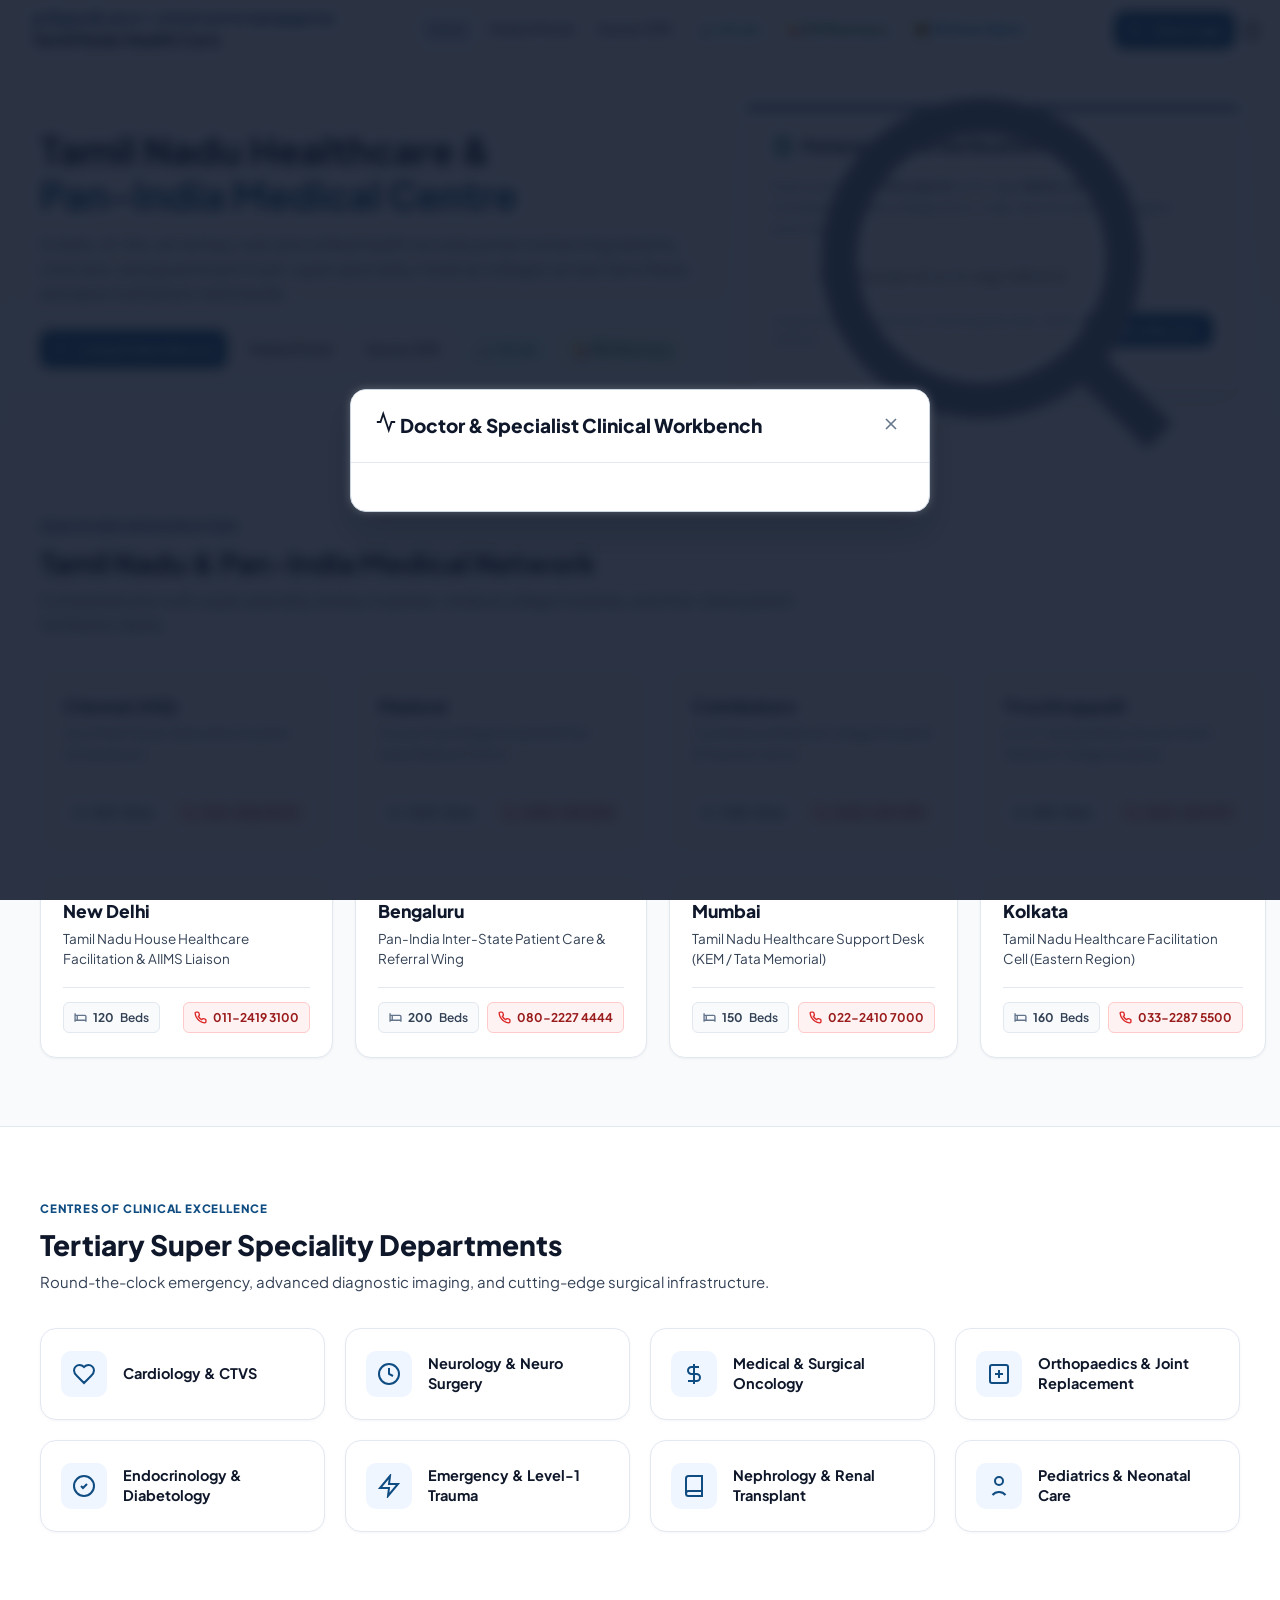
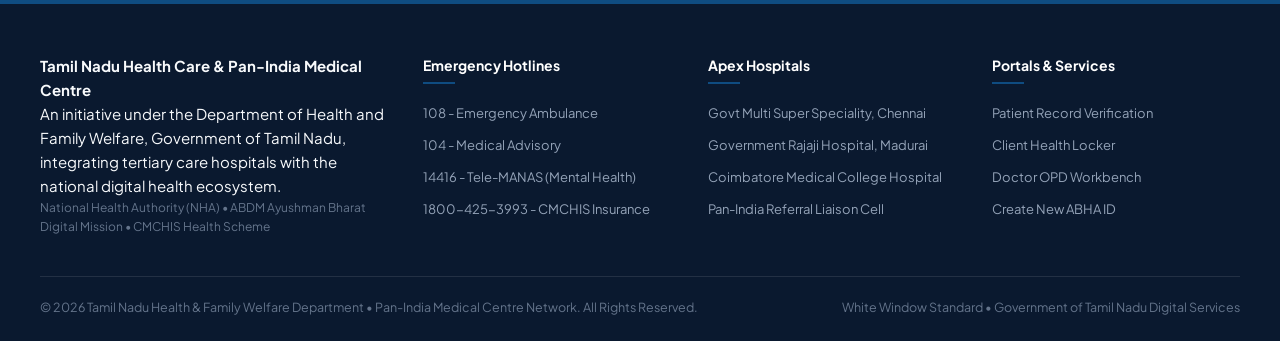
==== commit 54ed2f32: "feat: complete Tamil Nadu HMS hospital portal suite with OPD Workbench, Patient EMR, PACS & RIS Ward" ====
--- a/index.html
+++ b/index.html
@@ -8,6 +8,7 @@
   <link rel="stylesheet" href="css/styles.css">
   <link rel="preconnect" href="https://fonts.googleapis.com">
   <link rel="preconnect" href="https://fonts.gstatic.com" crossorigin>
+  <link href="https://fonts.googleapis.com/css2?family=Plus+Jakarta+Sans:wght@300;400;500;600;700;800&family=Inter:wght@400;500;600;700;800&family=Noto+Sans+Tamil:wght@400;600;700;800&display=swap" rel="stylesheet">
 </head>
 <body>
 
@@ -43,20 +44,22 @@
       <!-- Navigation Menu -->
       <ul class="nav-menu" id="nav-menu">
         <li><a href="#hero-search" class="nav-link active">Home</a></li>
-        <li><a href="#record-result-section" class="nav-link" onclick="scrollToSection('record-result-section')">Patient Records</a></li>
-        <li><a href="#pan-india-section" class="nav-link" onclick="scrollToSection('pan-india-section')">Pan-India Network</a></li>
-        <li><a href="#specialties-section" class="nav-link" onclick="scrollToSection('specialties-section')">Specialties</a></li>
+        <li><a href="/client" class="nav-link">Patient Portal</a></li>
+        <li><a href="/doctor" class="nav-link">Doctor OPD</a></li>
+        <li><a href="/lis" class="nav-link" style="color: #0D9488; font-weight: 700;">🔬 LIS Lab</a></li>
+        <li><a href="/pis" class="nav-link" style="color: #046A38; font-weight: 700;">💊 PIS Pharmacy</a></li>
+        <li><a href="/ris" class="nav-link" style="color: #0284C7; font-weight: 700;">☢️ RIS Scan Ward</a></li>
       </ul>
 
       <!-- CTA Action Buttons -->
       <div class="nav-cta-group">
-        <button class="btn btn-primary" onclick="window.AuthEngine.openClientPortal()" id="btn-patient-portal">
+        <a href="/client" class="btn btn-primary" id="btn-patient-portal" style="text-decoration: none;">
           <svg width="16" height="16" viewBox="0 0 24 24" fill="none" stroke="currentColor" stroke-width="2">
             <path d="M20 21v-2a4 4 0 0 0-4-4H8a4 4 0 0 0-4 4v2"/>
             <circle cx="12" cy="7" r="4"/>
           </svg>
           Client Login
-        </button>
+        </a>
         <button class="mobile-menu-toggle" onclick="toggleMobileMenu()" aria-label="Toggle menu">☰</button>
       </div>
     </div>
@@ -78,7 +81,7 @@
             A state-of-the-art tertiary care and unified health records portal connecting patients, clinicians, and government multi-super speciality medical colleges across Tamil Nadu and apex institutions nationwide.
           </p>
 
-          <div style="display: flex; gap: 12px; flex-wrap: wrap;">
+          <div style="display: flex; gap: 10px; flex-wrap: wrap;">
             <button class="btn btn-primary" onclick="scrollToSection('record-result-section')">
               <svg width="16" height="16" viewBox="0 0 24 24" fill="none" stroke="currentColor" stroke-width="2">
                 <circle cx="11" cy="11" r="8"/>
@@ -86,12 +89,18 @@
               </svg>
               Lookup Patient Record
             </button>
-            <button class="btn btn-outline" onclick="window.AuthEngine.openClientPortal()">
-              Patient Health Locker
-            </button>
-            <button class="btn btn-outline" onclick="window.AuthEngine.openDoctorPortal()">
-              Doctor OPD Workbench
-            </button>
+            <a href="/client" class="btn btn-outline" style="text-decoration: none;">
+              Patient Portal
+            </a>
+            <a href="/doctor" class="btn btn-outline" style="text-decoration: none;">
+              Doctor OPD
+            </a>
+            <a href="/lis" class="btn btn-outline" style="background: #F0FDFA; border-color: #99F6E4; color: #0D9488; font-weight: 700; text-decoration: none;">
+              🔬 LIS Lab
+            </a>
+            <a href="/pis" class="btn btn-outline" style="background: #F0FDF4; border-color: #BBF7D0; color: #046A38; font-weight: 700; text-decoration: none;">
+              💊 PIS Pharmacy
+            </a>
           </div>
         </div>
 
--- a/css/styles.css
+++ b/css/styles.css
@@ -1,42 +1,43 @@
 /* --------------------------------------------------------------------------
-   TAMIL NADU HEALTH CARE & PAN-INDIA MEDICAL CENTRE - STYLESHEET
-   Aesthetic: Pristine White Window, Crisp Black Typography, TN Emblem Green & Gold
+   TAMIL NADU HEALTH CARE & PAN-INDIA MEDICAL CENTRE - REDESIGNED THEME
+   Palette: Royal Medical Navy & Deep Sapphire (#0F4C81), Emerald Accent (#046A38),
+   Gopuram Gold (#D97706), White Window (#FFFFFF), Charcoal Text (#0F172A)
    -------------------------------------------------------------------------- */
 
-@import url('https://fonts.googleapis.com/css2?family=Plus+Jakarta+Sans:wght@300;400;500;600;700;800&family=Noto+Sans+Tamil:wght@400;600;700&display=swap');
+@import url('https://fonts.googleapis.com/css2?family=Plus+Jakarta+Sans:wght@300;400;500;600;700;800&family=Inter:wght@400;500;600;700;800&family=Noto+Sans+Tamil:wght@400;600;700;800&display=swap');
 
 :root {
-  /* Official Tamil Nadu & Healthcare Palette */
-  --tn-green: #006A4E;        /* Official TN Temple & Govt Green */
-  --tn-green-dark: #004D38;   /* Deep emerald */
-  --tn-green-light: #E6F4EA;  /* Subtle tinted green badge/bg */
-  --tn-gold: #D97706;         /* Traditional Gopuram Gold / Ochre */
-  --tn-gold-light: #FEF3C7;   /* Light amber pill */
-  --tn-red: #DC2626;          /* Emergency / Critical Alert */
+  /* Default: Royal Medical Navy & Emerald Foundation */
+  --primary: #0F4C81;
+  --primary-dark: #0A3258;
+  --primary-light: #EFF6FF;
+  --primary-border: #BFDBFE;
+
+  --tn-green: #046A38;
+  --tn-green-dark: #024724;
+  --tn-green-light: #E8F5EC;
+
+  --tn-gold: #D97706;
+  --tn-gold-light: #FEF3C7;
+  --tn-red: #DC2626;
   --tn-red-light: #FEE2E2;
 
-  /* Crisp Monochrome Window Foundation */
-  --bg-pure: #FFFFFF;         /* White Window */
-  --bg-subtle: #F8FAFC;       /* Off-white background */
+  --bg-pure: #FFFFFF;
+  --bg-subtle: #F8FAFC;
   --bg-card: #FFFFFF;
   --bg-muted: #F1F5F9;
 
-  /* Typography Colors */
-  --text-primary: #0F172A;    /* Crisp Deep Black / Slate 900 */
-  --text-secondary: #334155;  /* Balanced charcoal */
-  --text-muted: #64748B;      /* Cool slate */
-  --text-light: #94A3B8;
-
-  /* Borders & Dividers */
+  --text-primary: #0F172A;
+  --text-secondary: #334155;
+  --text-muted: #64748B;
+
   --border-light: #E2E8F0;
   --border-strong: #CBD5E1;
-  --border-focus: #006A4E;
-
-  /* Shadows */
-  --shadow-sm: 0 1px 2px 0 rgba(15, 23, 42, 0.05);
-  --shadow-md: 0 4px 6px -1px rgba(15, 23, 42, 0.08), 0 2px 4px -2px rgba(15, 23, 42, 0.05);
-  --shadow-lg: 0 10px 25px -3px rgba(15, 23, 42, 0.1), 0 4px 6px -4px rgba(15, 23, 42, 0.05);
-  --shadow-xl: 0 20px 30px -5px rgba(15, 23, 42, 0.15);
+
+  --shadow-sm: 0 1px 3px 0 rgba(15, 23, 42, 0.05);
+  --shadow-md: 0 4px 6px -1px rgba(15, 23, 42, 0.07), 0 2px 4px -2px rgba(15, 23, 42, 0.04);
+  --shadow-lg: 0 10px 25px -3px rgba(15, 23, 42, 0.09), 0 4px 6px -4px rgba(15, 23, 42, 0.04);
+  --shadow-xl: 0 20px 30px -5px rgba(15, 23, 42, 0.12);
 
   --radius-sm: 6px;
   --radius-md: 10px;
@@ -45,7 +46,22 @@
   --transition: all 0.2s cubic-bezier(0.16, 1, 0.3, 1);
 }
 
-/* Base resets */
+/* Alternate Theme: Tamil Nadu Heritage Emerald */
+body.theme-emerald {
+  --primary: #046A38;
+  --primary-dark: #024724;
+  --primary-light: #E8F5EC;
+  --primary-border: #BBF7D0;
+}
+
+/* Alternate Theme: Clinical Ocean Cyan */
+body.theme-teal {
+  --primary: #0284C7;
+  --primary-dark: #0369A1;
+  --primary-light: #F0F9FF;
+  --primary-border: #BAE6FD;
+}
+
 *, *::before, *::after {
   box-sizing: border-box;
   margin: 0;
@@ -56,21 +72,27 @@
   scroll-behavior: smooth;
 }
 
+html, body, input, textarea, select, button, optgroup {
+  font-family: 'Plus Jakarta Sans', 'Inter', -apple-system, BlinkMacSystemFont, "Segoe UI", Roboto, "Helvetica Neue", Arial, sans-serif;
+  -webkit-font-smoothing: antialiased;
+  -moz-osx-font-smoothing: grayscale;
+}
+
 body {
-  font-family: 'Plus Jakarta Sans', -apple-system, BlinkMacSystemFont, "Segoe UI", Roboto, sans-serif;
   background-color: var(--bg-pure);
   color: var(--text-primary);
   line-height: 1.6;
   font-size: 15px;
-  -webkit-font-smoothing: antialiased;
-  -moz-osx-font-smoothing: grayscale;
+}
+
+input, textarea, select, button {
+  font-size: 14px;
 }
 
 .tamil-font {
-  font-family: 'Noto Sans Tamil', 'Plus Jakarta Sans', sans-serif;
-}
-
-/* Utility Containers */
+  font-family: 'Noto Sans Tamil', 'Plus Jakarta Sans', 'Inter', sans-serif;
+}
+
 .container {
   max-width: 1240px;
   margin: 0 auto;
@@ -78,15 +100,15 @@
 }
 
 /* ==========================================================================
-   1. GOVERNMENT HELPLINE TOPBAR
+   1. GOVERNMENT TOPBAR WITH THEME SWITCHER
    ========================================================================== */
 .top-banner {
   display: none !important;
-  background-color: #0F172A;
+  background-color: #0A192F;
   color: #F8FAFC;
   font-size: 12.5px;
-  padding: 6px 0;
-  border-bottom: 1px solid rgba(255, 255, 255, 0.1);
+  padding: 7px 0;
+  border-bottom: 2px solid var(--primary);
 }
 
 .top-banner .container {
@@ -124,7 +146,6 @@
   border-radius: var(--radius-sm);
   font-size: 11px;
   font-weight: 700;
-  letter-spacing: 0.5px;
 }
 
 .badge-gov {
@@ -136,72 +157,84 @@
   font-weight: 700;
 }
 
+.badge-primary {
+  background: var(--primary);
+  color: #FFFFFF;
+  padding: 2px 8px;
+  border-radius: var(--radius-sm);
+  font-size: 11px;
+  font-weight: 700;
+}
+
 .top-quick-actions {
   display: flex;
   align-items: center;
-  gap: 14px;
+  gap: 12px;
+}
+
+.theme-pill-select {
+  background: rgba(255, 255, 255, 0.12);
+  border: 1px solid rgba(255, 255, 255, 0.25);
+  color: #FFFFFF;
+  font-size: 11.5px;
+  border-radius: 4px;
+  padding: 3px 8px;
+  cursor: pointer;
+  outline: none;
+}
+
+.theme-pill-select option {
+  background: #0A192F;
+  color: #FFFFFF;
 }
 
 .btn-lang {
   background: transparent;
-  border: 1px solid rgba(255, 255, 255, 0.25);
+  border: 1px solid rgba(255, 255, 255, 0.3);
   color: #FFFFFF;
   padding: 2px 8px;
   border-radius: 4px;
   font-size: 11.5px;
   cursor: pointer;
-  transition: var(--transition);
-}
-
-.btn-lang:hover {
-  background: rgba(255, 255, 255, 0.15);
 }
 
 /* ==========================================================================
-   2. OFFICIAL HEADER & MASTHEAD
+   2. MAIN HEADER & EMBLEM LOGO
    ========================================================================== */
 .main-header {
   background: var(--bg-pure);
-  border-bottom: 1px solid var(--border-light);
+  border-bottom: 1.5px solid var(--border-light);
   position: sticky;
   top: 0;
   z-index: 1000;
-  box-shadow: var(--shadow-sm);
+  box-shadow: 0 2px 8px rgba(15, 23, 42, 0.04);
 }
 
 .header-inner {
   display: flex;
   align-items: center;
   justify-content: space-between;
-  padding: 14px 0;
-  gap: 20px;
+  padding: 10px 0;
+  gap: 16px;
+  flex-wrap: nowrap;
 }
 
 .brand-wrapper {
   display: flex;
   align-items: center;
-  gap: 14px;
+  gap: 12px;
   text-decoration: none;
   color: inherit;
-}
-
-.emblem-icon {
-  width: 54px;
-  height: 54px;
-  display: flex;
-  align-items: center;
-  justify-content: center;
-  background: var(--tn-green-light);
-  border: 2px solid var(--tn-green);
-  border-radius: 50%;
-  color: var(--tn-green);
+  cursor: pointer;
   flex-shrink: 0;
-  box-shadow: 0 2px 6px rgba(0, 106, 78, 0.15);
-}
-
-.emblem-icon svg {
-  width: 32px;
-  height: 32px;
+}
+
+.emblem-logo-img {
+  width: 50px;
+  height: 50px;
+  object-fit: contain;
+  flex-shrink: 0;
+  filter: drop-shadow(0 2px 5px rgba(0, 0, 0, 0.12));
 }
 
 .brand-text {
@@ -211,9 +244,10 @@
 
 .brand-tamil {
   font-size: 12px;
-  color: var(--tn-green);
-  font-weight: 700;
+  color: var(--primary);
+  font-weight: 800;
   letter-spacing: 0.2px;
+  white-space: nowrap;
 }
 
 .brand-title {
@@ -221,52 +255,50 @@
   font-weight: 800;
   color: var(--text-primary);
   line-height: 1.2;
-  letter-spacing: -0.3px;
+  white-space: nowrap;
 }
 
 .brand-subtitle {
-  font-size: 12.5px;
+  font-size: 11.5px;
   color: var(--text-secondary);
   font-weight: 500;
-}
-
-/* Navigation Links */
+  white-space: nowrap;
+}
+
 .nav-menu {
   display: flex;
   align-items: center;
-  gap: 6px;
+  gap: 4px;
   list-style: none;
+  margin: 0;
+  padding: 0;
   flex-shrink: 0;
 }
 
 .nav-link {
-  padding: 8px 14px;
+  padding: 8px 12px;
   color: var(--text-primary);
   text-decoration: none;
-  font-size: 14px;
+  font-size: 13.5px;
   font-weight: 600;
   border-radius: var(--radius-md);
   transition: var(--transition);
-  display: inline-flex;
-  align-items: center;
-  gap: 6px;
+  cursor: pointer;
   white-space: nowrap;
-}
-
-.nav-link:hover {
-  background-color: var(--bg-muted);
-  color: var(--tn-green);
-}
-
-.nav-link.active {
-  background-color: var(--tn-green-light);
-  color: var(--tn-green);
+  display: inline-block;
+}
+
+.nav-link:hover, .nav-link.active {
+  background-color: var(--primary-light);
+  color: var(--primary);
 }
 
 .nav-cta-group {
   display: flex;
   align-items: center;
-  gap: 10px;
+  gap: 8px;
+  flex-shrink: 0;
+  white-space: nowrap;
 }
 
 .btn {
@@ -274,9 +306,9 @@
   align-items: center;
   justify-content: center;
   gap: 8px;
-  padding: 8px 16px;
+  padding: 9px 18px;
   font-size: 13.5px;
-  font-weight: 600;
+  font-weight: 700;
   border-radius: var(--radius-md);
   border: 1px solid transparent;
   cursor: pointer;
@@ -286,13 +318,13 @@
 }
 
 .btn-primary {
-  background-color: var(--tn-green);
+  background-color: var(--primary);
   color: #FFFFFF;
 }
 
 .btn-primary:hover {
-  background-color: var(--tn-green-dark);
-  box-shadow: 0 4px 12px rgba(0, 106, 78, 0.25);
+  background-color: var(--primary-dark);
+  box-shadow: 0 4px 12px rgba(15, 76, 129, 0.25);
   transform: translateY(-1px);
 }
 
@@ -307,16 +339,6 @@
   border-color: var(--text-primary);
 }
 
-.btn-gold {
-  background-color: var(--tn-gold);
-  color: #FFFFFF;
-}
-
-.btn-gold:hover {
-  background-color: #B45309;
-  box-shadow: 0 4px 12px rgba(217, 119, 6, 0.25);
-}
-
 .btn-doctor {
   background-color: #0F172A;
   color: #FFFFFF;
@@ -328,22 +350,33 @@
   box-shadow: 0 4px 12px rgba(15, 23, 42, 0.25);
 }
 
-.mobile-menu-toggle {
-  display: none;
-  background: transparent;
-  border: none;
-  font-size: 24px;
-  color: var(--text-primary);
-  cursor: pointer;
+.btn-video {
+  background-color: #0284C7;
+  color: #FFFFFF;
+}
+
+.btn-video:hover {
+  background-color: #0369A1;
+  box-shadow: 0 4px 12px rgba(2, 132, 199, 0.3);
+}
+
+.btn-danger {
+  background-color: var(--tn-red);
+  color: #FFFFFF;
+}
+
+.btn-danger:hover {
+  background-color: #B91C1C;
 }
 
 /* ==========================================================================
-   3. HERO SECTION WITH PATIENT SEARCH & QUICK ACTIONS
+   3. HERO & SEARCH
    ========================================================================== */
 .hero-section {
   background: linear-gradient(180deg, #FFFFFF 0%, #F8FAFC 100%);
   border-bottom: 1px solid var(--border-light);
-  padding: 48px 0 60px 0;
+  padding: 44px 0 54px 0;
+  position: relative;
 }
 
 .hero-grid {
@@ -358,17 +391,15 @@
   font-weight: 800;
   line-height: 1.2;
   color: var(--text-primary);
-  letter-spacing: -0.8px;
   margin-bottom: 14px;
 }
 
 .hero-content h1 span.highlight {
-  color: var(--tn-green);
-  position: relative;
+  color: var(--primary);
 }
 
 .hero-lead {
-  font-size: 16.5px;
+  font-size: 16px;
   color: var(--text-secondary);
   line-height: 1.55;
   margin-bottom: 24px;
@@ -379,31 +410,30 @@
   align-items: center;
   gap: 12px;
   flex-wrap: wrap;
-  margin-bottom: 30px;
+  margin-bottom: 24px;
 }
 
 .trust-badge {
   display: inline-flex;
   align-items: center;
   gap: 6px;
-  padding: 5px 12px;
+  padding: 6px 14px;
   background: #FFFFFF;
   border: 1px solid var(--border-light);
   border-radius: var(--radius-full);
   font-size: 12.5px;
-  font-weight: 600;
+  font-weight: 700;
   color: var(--text-secondary);
   box-shadow: var(--shadow-sm);
 }
 
 .trust-badge svg {
-  color: var(--tn-green);
-}
-
-/* Hero Search Card - The Core User Prompt Requirement */
+  color: var(--primary);
+}
+
 .search-card-hero {
   background: #FFFFFF;
-  border: 1px solid var(--border-light);
+  border: 1.5px solid var(--border-light);
   border-radius: var(--radius-lg);
   padding: 26px;
   box-shadow: var(--shadow-lg);
@@ -430,8 +460,8 @@
 }
 
 .search-header h2 {
-  font-size: 19px;
-  font-weight: 700;
+  font-size: 18px;
+  font-weight: 800;
   color: var(--text-primary);
   display: flex;
   align-items: center;
@@ -449,8 +479,6 @@
   top: 50%;
   transform: translateY(-50%);
   color: var(--text-muted);
-  width: 18px;
-  height: 18px;
 }
 
 .search-input-group input {
@@ -463,12 +491,11 @@
   font-weight: 500;
   outline: none;
   transition: var(--transition);
-  background: var(--bg-pure);
 }
 
 .search-input-group input:focus {
-  border-color: var(--tn-green);
-  box-shadow: 0 0 0 3px rgba(0, 106, 78, 0.15);
+  border-color: var(--primary);
+  box-shadow: 0 0 0 3px rgba(15, 76, 129, 0.15);
 }
 
 .search-hint {
@@ -485,12 +512,12 @@
   align-items: center;
   gap: 8px;
   flex-wrap: wrap;
-  margin-bottom: 20px;
+  margin-bottom: 18px;
 }
 
 .sample-pills span {
   font-size: 12px;
-  font-weight: 600;
+  font-weight: 700;
   color: var(--text-muted);
 }
 
@@ -500,19 +527,18 @@
   padding: 4px 10px;
   border-radius: var(--radius-full);
   font-size: 11.5px;
-  font-weight: 600;
+  font-weight: 700;
   color: var(--text-secondary);
   cursor: pointer;
   transition: var(--transition);
 }
 
 .pill-btn:hover {
-  background: var(--tn-green-light);
-  color: var(--tn-green);
-  border-color: var(--tn-green);
-}
-
-/* Quick Action Tiles */
+  background: var(--primary-light);
+  color: var(--primary);
+  border-color: var(--primary);
+}
+
 .quick-portals-grid {
   display: grid;
   grid-template-columns: 1fr 1fr;
@@ -530,7 +556,6 @@
   background: var(--bg-subtle);
   border: 1px solid var(--border-light);
   border-radius: var(--radius-md);
-  text-decoration: none;
   color: var(--text-primary);
   transition: var(--transition);
   cursor: pointer;
@@ -538,50 +563,32 @@
 
 .portal-tile-btn:hover {
   background: #FFFFFF;
-  border-color: var(--tn-green);
+  border-color: var(--primary);
   box-shadow: var(--shadow-sm);
   transform: translateY(-2px);
 }
 
 .tile-icon {
-  width: 36px;
-  height: 36px;
+  width: 38px;
+  height: 38px;
   border-radius: 8px;
   display: flex;
   align-items: center;
   justify-content: center;
-  flex-shrink: 0;
 }
 
 .tile-icon.patient {
-  background: var(--tn-green-light);
-  color: var(--tn-green);
+  background: var(--primary-light);
+  color: var(--primary);
 }
 
 .tile-icon.doctor {
-  background: #EFF6FF;
-  color: #1D4ED8;
-}
-
-.tile-info {
-  display: flex;
-  flex-direction: column;
-  text-align: left;
-}
-
-.tile-name {
-  font-size: 13px;
-  font-weight: 700;
-  color: var(--text-primary);
-}
-
-.tile-desc {
-  font-size: 11px;
-  color: var(--text-muted);
+  background: #F1F5F9;
+  color: #0F172A;
 }
 
 /* ==========================================================================
-   4. PATIENT RECORD DETAILS VIEW (THE RESULT SHEET)
+   4. PATIENT RECORD VIEW
    ========================================================================== */
 .record-result-section {
   padding: 40px 0 60px 0;
@@ -590,16 +597,15 @@
 }
 
 .record-container {
-  border: 1.5px solid var(--border-strong);
+  border: 2px solid var(--border-strong);
   border-radius: var(--radius-lg);
   background: #FFFFFF;
   box-shadow: var(--shadow-md);
   overflow: hidden;
 }
 
-/* Printable Medical Header */
 .record-header-strip {
-  background: #0F172A;
+  background: #0A192F;
   color: #FFFFFF;
   padding: 18px 24px;
   display: flex;
@@ -607,18 +613,18 @@
   align-items: center;
   flex-wrap: wrap;
   gap: 14px;
+  border-bottom: 3px solid var(--primary);
 }
 
 .hospital-emblem-badge {
   display: flex;
   align-items: center;
-  gap: 12px;
+  gap: 14px;
 }
 
 .rec-title-wrap h3 {
   font-size: 18px;
   font-weight: 800;
-  letter-spacing: -0.3px;
 }
 
 .rec-title-wrap p {
@@ -634,8 +640,8 @@
 
 .rec-id-tag {
   background: rgba(255, 255, 255, 0.12);
-  border: 1px solid rgba(255, 255, 255, 0.2);
-  padding: 4px 12px;
+  border: 1px solid rgba(255, 255, 255, 0.25);
+  padding: 5px 12px;
   border-radius: var(--radius-full);
   font-size: 12px;
   font-weight: 700;
@@ -644,15 +650,14 @@
 }
 
 .rec-status-badge {
-  background: var(--tn-green);
-  color: #FFFFFF;
-  padding: 4px 12px;
+  background: var(--primary);
+  color: #FFFFFF;
+  padding: 5px 14px;
   border-radius: var(--radius-full);
   font-size: 11.5px;
-  font-weight: 700;
-}
-
-/* Patient Profile Overview Grid */
+  font-weight: 800;
+}
+
 .record-patient-banner {
   padding: 24px;
   background: var(--bg-subtle);
@@ -664,18 +669,17 @@
 }
 
 .patient-avatar-box {
-  width: 68px;
-  height: 68px;
+  width: 70px;
+  height: 70px;
   border-radius: 50%;
-  background: var(--tn-green-light);
-  border: 2px solid var(--tn-green);
+  background: var(--primary-light);
+  border: 2.5px solid var(--primary);
   display: flex;
   align-items: center;
   justify-content: center;
-  color: var(--tn-green);
-  font-size: 24px;
+  color: var(--primary);
+  font-size: 26px;
   font-weight: 800;
-  box-shadow: var(--shadow-sm);
 }
 
 .patient-basic-info h4 {
@@ -695,9 +699,6 @@
 }
 
 .patient-chip {
-  display: inline-flex;
-  align-items: center;
-  gap: 4px;
   background: #FFFFFF;
   border: 1px solid var(--border-light);
   padding: 3px 10px;
@@ -709,19 +710,9 @@
   background: var(--tn-red-light);
   border-color: #FCA5A5;
   color: var(--tn-red);
-}
-
-.patient-meta-details {
-  text-align: right;
-  font-size: 12.5px;
-  color: var(--text-secondary);
-}
-
-.patient-meta-details strong {
-  color: var(--text-primary);
-}
-
-/* Medical Vitals Strip */
+  font-weight: 800;
+}
+
 .vitals-grid-row {
   display: grid;
   grid-template-columns: repeat(auto-fit, minmax(130px, 1fr));
@@ -741,48 +732,43 @@
 }
 
 .vital-card:hover {
-  border-color: var(--tn-green);
+  border-color: var(--primary);
   background: #FFFFFF;
-  box-shadow: var(--shadow-sm);
 }
 
 .vital-label {
   font-size: 11.5px;
-  font-weight: 600;
+  font-weight: 700;
   color: var(--text-muted);
   text-transform: uppercase;
-  letter-spacing: 0.5px;
-  margin-bottom: 4px;
 }
 
 .vital-value {
+  font-size: 17px;
+  font-weight: 800;
+  color: var(--text-primary);
+}
+
+.vital-status {
+  font-size: 10.5px;
+  color: var(--primary);
+  font-weight: 700;
+}
+
+.record-body {
+  padding: 24px;
+}
+
+.record-section-block {
+  margin-bottom: 28px;
+}
+
+.sec-head {
+  display: flex;
+  align-items: center;
+  gap: 8px;
   font-size: 16px;
   font-weight: 800;
-  color: var(--text-primary);
-}
-
-.vital-status {
-  font-size: 10.5px;
-  color: var(--tn-green);
-  font-weight: 600;
-  margin-top: 2px;
-}
-
-/* Medical Detail Sections */
-.record-body {
-  padding: 24px;
-}
-
-.record-section-block {
-  margin-bottom: 28px;
-}
-
-.sec-head {
-  display: flex;
-  align-items: center;
-  gap: 8px;
-  font-size: 16px;
-  font-weight: 700;
   color: var(--text-primary);
   margin-bottom: 14px;
   padding-bottom: 8px;
@@ -790,32 +776,18 @@
 }
 
 .sec-head svg {
-  color: var(--tn-green);
+  color: var(--primary);
 }
 
 .clinical-notes-card {
   background: var(--bg-subtle);
   border: 1px solid var(--border-light);
-  border-left: 4px solid var(--tn-green);
-  padding: 16px 20px;
+  border-left: 5px solid var(--primary);
+  padding: 18px 20px;
   border-radius: 0 var(--radius-md) var(--radius-md) 0;
   margin-bottom: 12px;
 }
 
-.diagnosis-highlight {
-  font-size: 15px;
-  font-weight: 700;
-  color: var(--text-primary);
-  margin-bottom: 6px;
-}
-
-.doctor-note-text {
-  font-size: 13.5px;
-  color: var(--text-secondary);
-  line-height: 1.6;
-}
-
-/* Data Tables: Lab Tests & Prescriptions */
 .table-wrapper {
   overflow-x: auto;
   border: 1px solid var(--border-light);
@@ -835,22 +807,13 @@
   padding: 11px 16px;
   font-weight: 700;
   color: var(--text-primary);
-  border-bottom: 1.5px solid var(--border-strong);
-  white-space: nowrap;
+  border-bottom: 2px solid var(--border-strong);
 }
 
 .medical-table td {
   padding: 12px 16px;
   border-bottom: 1px solid var(--border-light);
   color: var(--text-secondary);
-}
-
-.medical-table tr:last-child td {
-  border-bottom: none;
-}
-
-.medical-table tr:hover {
-  background-color: #F8FAFC;
 }
 
 .status-badge {
@@ -861,57 +824,22 @@
   font-weight: 700;
 }
 
-.status-normal {
-  background: var(--tn-green-light);
-  color: var(--tn-green-dark);
-}
-
-.status-alert {
-  background: var(--tn-gold-light);
-  color: #B45309;
-}
-
-.status-danger {
-  background: var(--tn-red-light);
-  color: var(--tn-red);
-}
-
-/* Insurance / Scheme Banner */
+.status-normal { background: var(--primary-light); color: var(--primary); }
+.status-alert { background: var(--tn-gold-light); color: #B45309; }
+.status-danger { background: var(--tn-red-light); color: var(--tn-red); }
+
 .insurance-banner {
   background: #F0FDF4;
-  border: 1px solid #BBF7D0;
+  border: 1.5px solid #86EFAC;
   border-radius: var(--radius-md);
-  padding: 14px 18px;
+  padding: 16px 20px;
   display: flex;
   justify-content: space-between;
   align-items: center;
   flex-wrap: wrap;
   gap: 12px;
-  margin-top: 16px;
-}
-
-.scheme-info {
-  display: flex;
-  align-items: center;
-  gap: 10px;
-}
-
-.scheme-badge {
-  background: var(--tn-green);
-  color: #FFFFFF;
-  padding: 3px 8px;
-  border-radius: 4px;
-  font-size: 11px;
-  font-weight: 700;
-}
-
-.settlement-badge {
-  font-size: 13.5px;
-  font-weight: 800;
-  color: var(--tn-green-dark);
-}
-
-/* Record Action Footer */
+}
+
 .record-footer-actions {
   display: flex;
   justify-content: space-between;
@@ -923,22 +851,409 @@
   gap: 12px;
 }
 
-.doctor-sign-off {
+/* ==========================================================================
+   5. SEPARATE DOCTOR PORTAL PAGE
+   ========================================================================== */
+.doctor-page-header {
+  background: #0A192F;
+  color: #FFFFFF;
+  border-bottom: 3px solid var(--primary);
+  position: sticky;
+  top: 0;
+  z-index: 100;
+}
+
+.doctor-workbench-grid {
+  display: grid;
+  grid-template-columns: 340px 1fr;
+  gap: 24px;
+  margin-top: 24px;
+}
+
+.queue-panel {
+  background: #FFFFFF;
+  border: 1px solid var(--border-light);
+  border-radius: var(--radius-lg);
+  padding: 18px;
+  box-shadow: var(--shadow-sm);
+  max-height: calc(100vh - 170px);
+  overflow-y: auto;
+}
+
+.queue-item-card {
+  background: var(--bg-subtle);
+  border: 1.5px solid var(--border-light);
+  border-radius: var(--radius-md);
+  padding: 14px;
+  margin-bottom: 10px;
+  cursor: pointer;
+  transition: var(--transition);
+}
+
+.queue-item-card:hover, .queue-item-card.active {
+  background: var(--primary-light);
+  border-color: var(--primary);
+  transform: translateX(3px);
+}
+
+.consult-workbench-card {
+  background: #FFFFFF;
+  border: 1px solid var(--border-light);
+  border-radius: var(--radius-lg);
+  padding: 26px;
+  box-shadow: var(--shadow-sm);
+  max-height: calc(100vh - 170px);
+  overflow-y: auto;
+}
+
+/* ==========================================================================
+   6. VIDEO CALL MODAL
+   ========================================================================== */
+.video-consult-modal {
+  position: fixed;
+  inset: 0;
+  background: rgba(10, 25, 47, 0.92);
+  backdrop-filter: blur(8px);
+  z-index: 4000;
+  display: flex;
+  align-items: center;
+  justify-content: center;
+  padding: 20px;
+}
+
+.video-consult-window,
+.video-modal-window {
+  background: #0F172A;
+  border-radius: var(--radius-lg);
+  width: 95vw;
+  max-width: 1100px;
+  height: 85vh;
+  max-height: 740px;
+  display: flex;
+  flex-direction: column;
+  overflow: hidden;
+  box-shadow: 0 25px 60px -15px rgba(0, 0, 0, 0.75), 0 0 0 1px rgba(255, 255, 255, 0.08);
+  border: 1.5px solid #334155;
+  animation: modalPop 0.25s cubic-bezier(0.16, 1, 0.3, 1);
+}
+
+.video-consult-header {
+  background: #1E293B;
+  padding: 14px 20px;
+  display: flex;
+  justify-content: space-between;
+  align-items: center;
+  border-bottom: 2px solid var(--primary);
+  color: #FFFFFF;
+}
+
+.video-status-indicator {
+  display: inline-flex;
+  align-items: center;
+  gap: 6px;
+  font-size: 12px;
+  font-weight: 700;
+  color: #10B981;
+}
+
+.status-dot-pulse {
+  width: 8px;
+  height: 8px;
+  background-color: #10B981;
+  border-radius: 50%;
+  animation: pulse 1.5s infinite;
+}
+
+@keyframes pulse {
+  0% { transform: scale(0.95); box-shadow: 0 0 0 0 rgba(16, 185, 129, 0.7); }
+  70% { transform: scale(1); box-shadow: 0 0 0 8px rgba(16, 185, 129, 0); }
+  100% { transform: scale(0.95); box-shadow: 0 0 0 0 rgba(16, 185, 129, 0); }
+}
+
+.video-body-grid {
+  flex: 1;
+  display: grid;
+  grid-template-columns: 1fr 360px;
+  background: #020617;
+  overflow: hidden;
+  min-height: 0;
+}
+
+.video-stream-container {
+  position: relative;
+  display: flex;
+  align-items: center;
+  justify-content: center;
+  background: #090D16;
+  overflow: hidden;
+  height: 100%;
+}
+
+.simulated-remote-feed {
+  width: 100%;
+  height: 100%;
+  display: flex;
+  flex-direction: column;
+  align-items: center;
+  justify-content: center;
+  background: radial-gradient(circle at center, #1E293B 0%, #0B1120 100%);
+  color: #FFFFFF;
+  text-align: center;
+  padding: 30px;
+}
+
+.clinician-avatar-pulse {
+  width: 88px;
+  height: 88px;
+  border-radius: 50%;
+  background: var(--primary);
+  display: flex;
+  align-items: center;
+  justify-content: center;
+  font-size: 32px;
+  font-weight: 800;
+  margin-bottom: 16px;
+  box-shadow: 0 0 30px rgba(15, 76, 129, 0.6);
+  border: 3px solid #38BDF8;
+}
+
+.local-pip-video {
+  position: absolute;
+  top: 20px;
+  right: 20px;
+  width: 160px;
+  height: 110px;
+  border-radius: 12px;
+  border: 2px solid rgba(56, 189, 248, 0.5);
+  background: #0F172A;
+  box-shadow: 0 10px 25px rgba(0, 0, 0, 0.6);
+  overflow: hidden;
+  z-index: 20;
+}
+
+.local-pip-video video {
+  width: 100%;
+  height: 100%;
+  object-fit: cover;
+}
+
+.pip-label {
+  position: absolute;
+  bottom: 6px;
+  left: 8px;
+  background: rgba(15, 23, 42, 0.85);
+  color: #38BDF8;
+  font-size: 10.5px;
+  font-weight: 700;
+  padding: 2px 7px;
+  border-radius: 4px;
+  letter-spacing: 0.3px;
+  pointer-events: none;
+  border: 1px solid rgba(56, 189, 248, 0.3);
+}
+
+.pip-fallback-avatar {
+  width: 100%;
+  height: 100%;
+  display: flex;
+  align-items: center;
+  justify-content: center;
+  font-size: 20px;
+  color: #94A3B8;
+  background: #1E293B;
+}
+
+.video-clinical-sidebar {
+  background: #1E293B;
+  border-left: 1px solid #334155;
+  display: flex;
+  flex-direction: column;
+  color: #FFFFFF;
+  padding: 16px;
+  overflow-y: auto;
+}
+
+.in-call-card {
+  background: #0F172A;
+  border: 1px solid #334155;
+  border-radius: var(--radius-md);
+  padding: 12px;
+  margin-bottom: 12px;
   font-size: 12.5px;
-  color: var(--text-secondary);
-}
-
-.doctor-sign-off strong {
-  color: var(--text-primary);
+}
+
+.video-consult-footer {
+  background: #1E293B;
+  padding: 14px 20px;
+  display: flex;
+  justify-content: center;
+  align-items: center;
+  gap: 16px;
+  border-top: 1px solid #334155;
+}
+
+.control-circle-btn {
+  width: 48px;
+  height: 48px;
+  border-radius: 50%;
+  background: #334155;
+  border: none;
+  color: #FFFFFF;
+  display: flex;
+  align-items: center;
+  justify-content: center;
+  cursor: pointer;
+  transition: var(--transition);
+  font-size: 18px;
+}
+
+.control-circle-btn:hover {
+  background: #475569;
+  transform: scale(1.06);
+}
+
+.control-circle-btn.active-off {
+  background: var(--tn-red);
+}
+
+.control-circle-btn.end-call {
+  background: var(--tn-red);
+  width: 56px;
+  height: 56px;
 }
 
 /* ==========================================================================
-   5. PAN-INDIA CENTRES & SPECIALTIES
+   7. MODALS & FORMS
    ========================================================================== */
-.section-padding {
-  padding: 60px 0;
-}
-
+.modal-overlay {
+  position: fixed;
+  inset: 0;
+  background: rgba(15, 23, 42, 0.65);
+  backdrop-filter: blur(4px);
+  display: flex;
+  align-items: center;
+  justify-content: center;
+  z-index: 2000;
+  padding: 20px;
+}
+
+.modal-window {
+  background: #FFFFFF;
+  border-radius: var(--radius-lg);
+  max-width: 580px;
+  width: 100%;
+  max-height: 90vh;
+  overflow-y: auto;
+  box-shadow: var(--shadow-xl);
+  border: 1px solid var(--border-strong);
+}
+
+.modal-header {
+  padding: 20px 24px;
+  border-bottom: 1px solid var(--border-light);
+  display: flex;
+  align-items: center;
+  justify-content: space-between;
+  background: #FFFFFF;
+  position: sticky;
+  top: 0;
+  z-index: 10;
+}
+
+.modal-header h3 {
+  font-size: 19px;
+  font-weight: 800;
+  color: var(--text-primary);
+}
+
+.close-btn {
+  background: transparent;
+  border: none;
+  color: var(--text-muted);
+  cursor: pointer;
+  padding: 4px;
+  font-size: 18px;
+}
+
+.modal-body {
+  padding: 24px;
+}
+
+.modal-tabs {
+  display: flex;
+  gap: 8px;
+  border-bottom: 2px solid var(--border-light);
+  margin-bottom: 20px;
+}
+
+.modal-tab-btn {
+  padding: 10px 18px;
+  font-size: 14px;
+  font-weight: 700;
+  color: var(--text-muted);
+  background: transparent;
+  border: none;
+  border-bottom: 3px solid transparent;
+  cursor: pointer;
+  margin-bottom: -2px;
+}
+
+.modal-tab-btn.active {
+  color: var(--primary);
+  border-bottom-color: var(--primary);
+}
+
+.form-group {
+  margin-bottom: 18px;
+}
+
+.form-label {
+  display: block;
+  font-size: 13px;
+  font-weight: 700;
+  color: var(--text-primary);
+  margin-bottom: 6px;
+}
+
+.form-control {
+  width: 100%;
+  padding: 10px 14px;
+  border: 1.5px solid var(--border-strong);
+  border-radius: var(--radius-md);
+  font-size: 14px;
+  color: var(--text-primary);
+  outline: none;
+}
+
+.form-control:focus {
+  border-color: var(--primary);
+  box-shadow: 0 0 0 3px rgba(15, 76, 129, 0.15);
+}
+
+.demo-credentials-box {
+  background: var(--bg-subtle);
+  border: 1px dashed var(--border-strong);
+  border-radius: var(--radius-md);
+  padding: 12px 16px;
+  margin-bottom: 18px;
+  font-size: 12px;
+}
+
+.quick-autofill-btn {
+  background: #FFFFFF;
+  border: 1px solid var(--border-light);
+  padding: 3px 8px;
+  border-radius: 4px;
+  font-size: 11px;
+  font-weight: 700;
+  cursor: pointer;
+  color: var(--primary);
+  margin-left: 6px;
+}
+
+/* ==========================================================================
+   SECTION FOUNDATIONS & GENEROUS SPACING
+   ========================================================================== */
 .section-padding {
   padding: 68px 0;
 }
@@ -973,6 +1288,7 @@
   line-height: 1.6;
 }
 
+/* Pan-India Grid */
 .centres-grid {
   display: grid;
   grid-template-columns: repeat(4, 1fr);
@@ -996,17 +1312,17 @@
   border: 1px solid var(--border-light);
   border-radius: var(--radius-lg);
   padding: 24px 22px;
+  box-shadow: 0 1px 3px rgba(15, 23, 42, 0.05);
   transition: var(--transition);
   display: flex;
   flex-direction: column;
   justify-content: space-between;
-  box-shadow: 0 1px 3px rgba(15, 23, 42, 0.05);
 }
 
 .centre-card:hover {
   border-color: var(--primary-border);
+  box-shadow: 0 10px 25px -4px rgba(15, 23, 42, 0.08);
   transform: translateY(-2px);
-  box-shadow: 0 10px 25px -4px rgba(15, 23, 42, 0.08);
 }
 
 .centre-badge {
@@ -1033,8 +1349,8 @@
 .centre-hospital {
   font-size: 13.5px;
   color: var(--text-secondary);
+  line-height: 1.5;
   margin-bottom: 18px;
-  line-height: 1.5;
   flex-grow: 1;
 }
 
@@ -1077,7 +1393,7 @@
   color: #DC2626;
 }
 
-/* Specialties Grid */
+/* Specialties */
 .specialties-grid {
   display: grid;
   grid-template-columns: repeat(4, 1fr);
@@ -1136,332 +1452,12 @@
   line-height: 1.35;
 }
 
-/* ==========================================================================
-   6. CLIENT & DOCTOR PORTAL MODALS / DASHBOARDS
-   ========================================================================== */
-.modal-overlay {
-  position: fixed;
-  inset: 0;
-  background: rgba(15, 23, 42, 0.65);
-  backdrop-filter: blur(4px);
-  display: flex;
-  align-items: center;
-  justify-content: center;
-  z-index: 2000;
-  padding: 20px;
-  opacity: 0;
-  pointer-events: none;
-  transition: opacity 0.25s ease;
-}
-
-.modal-overlay.active {
-  opacity: 1;
-  pointer-events: auto;
-}
-
-.modal-window {
-  background: #FFFFFF;
-  border-radius: var(--radius-lg);
-  max-width: 600px;
-  width: 100%;
-  max-height: 90vh;
-  overflow-y: auto;
-  box-shadow: var(--shadow-xl);
-  border: 1px solid var(--border-strong);
-  position: relative;
-  transform: scale(0.96);
-  transition: transform 0.25s ease;
-}
-
-.modal-overlay.active .modal-window {
-  transform: scale(1);
-}
-
-.modal-window.large {
-  max-width: 880px;
-}
-
-.modal-header {
-  padding: 20px 24px;
-  border-bottom: 1px solid var(--border-light);
-  display: flex;
-  align-items: center;
-  justify-content: space-between;
-  background: #FFFFFF;
-  position: sticky;
-  top: 0;
-  z-index: 10;
-}
-
-.modal-header h3 {
-  font-size: 19px;
-  font-weight: 800;
-  color: var(--text-primary);
-  display: flex;
-  align-items: center;
-  gap: 10px;
-}
-
-.close-btn {
-  background: transparent;
-  border: none;
-  color: var(--text-muted);
-  cursor: pointer;
-  padding: 4px;
-  border-radius: 4px;
-  display: flex;
-}
-
-.close-btn:hover {
-  background: var(--bg-muted);
-  color: var(--text-primary);
-}
-
-.modal-body {
-  padding: 24px;
-}
-
-/* Tabs inside Modal */
-.modal-tabs {
-  display: flex;
-  gap: 8px;
-  border-bottom: 1.5px solid var(--border-light);
-  margin-bottom: 20px;
-}
-
-.modal-tab-btn {
-  padding: 10px 18px;
-  font-size: 14px;
-  font-weight: 600;
-  color: var(--text-muted);
-  background: transparent;
-  border: none;
-  border-bottom: 2.5px solid transparent;
-  cursor: pointer;
-  margin-bottom: -2px;
-  transition: var(--transition);
-}
-
-.modal-tab-btn:hover {
-  color: var(--text-primary);
-}
-
-.modal-tab-btn.active {
-  color: var(--tn-green);
-  border-bottom-color: var(--tn-green);
-}
-
-/* Form Styles */
-.form-group {
-  margin-bottom: 18px;
-}
-
-.form-label {
-  display: block;
-  font-size: 13px;
-  font-weight: 600;
-  color: var(--text-primary);
-  margin-bottom: 6px;
-}
-
-.form-control {
-  width: 100%;
-  padding: 10px 14px;
-  border: 1.5px solid var(--border-strong);
-  border-radius: var(--radius-md);
-  font-size: 14px;
-  color: var(--text-primary);
-  outline: none;
-  transition: var(--transition);
-  background: #FFFFFF;
-}
-
-.form-control:focus {
-  border-color: var(--tn-green);
-  box-shadow: 0 0 0 3px rgba(0, 106, 78, 0.15);
-}
-
-.form-hint {
-  font-size: 12px;
-  color: var(--text-muted);
-  margin-top: 4px;
-}
-
-/* Quick Fill Demo Banner inside Login */
-.demo-credentials-box {
-  background: var(--bg-subtle);
-  border: 1px dashed var(--border-strong);
-  border-radius: var(--radius-md);
-  padding: 12px 16px;
-  margin-bottom: 18px;
-  font-size: 12px;
-  color: var(--text-secondary);
-}
-
-.demo-credentials-box strong {
-  color: var(--text-primary);
-}
-
-.quick-autofill-btn {
-  background: #FFFFFF;
-  border: 1px solid var(--border-light);
-  padding: 3px 8px;
-  border-radius: 4px;
-  font-size: 11px;
-  font-weight: 600;
-  cursor: pointer;
-  color: var(--tn-green);
-  margin-left: 6px;
-}
-
-.quick-autofill-btn:hover {
-  background: var(--tn-green-light);
-}
-
-/* ==========================================================================
-   7. DOCTOR OPD WORKBENCH STYLING
-   ========================================================================== */
-.doctor-workbench-layout {
-  display: grid;
-  grid-template-columns: 310px 1fr;
-  gap: 20px;
-}
-
-.queue-sidebar {
-  border: 1px solid var(--border-light);
-  border-radius: var(--radius-md);
-  background: var(--bg-subtle);
-  padding: 14px;
-  max-height: 520px;
-  overflow-y: auto;
-}
-
-.queue-title {
-  font-size: 13.5px;
-  font-weight: 700;
-  color: var(--text-primary);
-  margin-bottom: 12px;
-  display: flex;
-  justify-content: space-between;
-  align-items: center;
-}
-
-.queue-badge-count {
-  background: var(--tn-green);
-  color: #FFFFFF;
-  padding: 2px 7px;
-  border-radius: var(--radius-full);
-  font-size: 11px;
-}
-
-.queue-item {
-  background: #FFFFFF;
-  border: 1px solid var(--border-light);
-  border-radius: var(--radius-sm);
-  padding: 10px 12px;
-  margin-bottom: 8px;
-  cursor: pointer;
-  transition: var(--transition);
-}
-
-.queue-item:hover, .queue-item.active {
-  border-color: var(--tn-green);
-  box-shadow: var(--shadow-sm);
-  background: var(--tn-green-light);
-}
-
-.queue-item-header {
-  display: flex;
-  justify-content: space-between;
-  font-size: 11.5px;
-  font-weight: 700;
-  color: var(--text-muted);
-  margin-bottom: 4px;
-}
-
-.queue-patient-name {
-  font-size: 13.5px;
-  font-weight: 700;
-  color: var(--text-primary);
-}
-
-.queue-type {
-  font-size: 11.5px;
-  color: var(--text-secondary);
-}
-
-.consultation-form-pane {
-  background: #FFFFFF;
-  border: 1px solid var(--border-light);
-  border-radius: var(--radius-md);
-  padding: 18px;
-  max-height: 520px;
-  overflow-y: auto;
-}
-
-.consultation-form-pane h4 {
-  font-size: 16px;
-  font-weight: 700;
-  color: var(--text-primary);
-  margin-bottom: 14px;
-  padding-bottom: 6px;
-  border-bottom: 1px solid var(--border-light);
-}
-
-.rx-builder-row {
-  display: grid;
-  grid-template-columns: 1.5fr 1fr 1fr auto;
-  gap: 8px;
-  margin-bottom: 8px;
-  align-items: center;
-}
-
-/* ==========================================================================
-   8. CLIENT DASHBOARD STYLING
-   ========================================================================== */
-.client-profile-header {
-  background: var(--bg-subtle);
-  border: 1px solid var(--border-light);
-  border-radius: var(--radius-md);
-  padding: 16px 20px;
-  margin-bottom: 20px;
-  display: flex;
-  justify-content: space-between;
-  align-items: center;
-  flex-wrap: wrap;
-  gap: 12px;
-}
-
-.records-list-grid {
-  display: grid;
-  grid-template-columns: 1fr;
-  gap: 12px;
-}
-
-.client-record-card {
-  background: #FFFFFF;
-  border: 1px solid var(--border-light);
-  border-radius: var(--radius-md);
-  padding: 16px;
-  display: flex;
-  justify-content: space-between;
-  align-items: center;
-  transition: var(--transition);
-}
-
-.client-record-card:hover {
-  border-color: var(--tn-green);
-  box-shadow: var(--shadow-sm);
-}
-
-/* ==========================================================================
-   9. FOOTER
-   ========================================================================== */
+/* Site Footer */
 .site-footer {
-  background: #0F172A;
+  background: #0A192F;
   color: #F8FAFC;
   padding: 50px 0 24px 0;
-  border-top: 3px solid var(--tn-green);
+  border-top: 4px solid var(--primary);
 }
 
 .footer-grid {
@@ -1471,20 +1467,6 @@
   margin-bottom: 40px;
 }
 
-.footer-brand h4 {
-  font-size: 18px;
-  font-weight: 800;
-  color: #FFFFFF;
-  margin-bottom: 10px;
-}
-
-.footer-brand p {
-  font-size: 13px;
-  color: #94A3B8;
-  line-height: 1.6;
-  margin-bottom: 16px;
-}
-
 .footer-col h5 {
   font-size: 14px;
   font-weight: 700;
@@ -1499,9 +1481,9 @@
   position: absolute;
   bottom: 0;
   left: 0;
-  width: 28px;
+  width: 32px;
   height: 2px;
-  background: var(--tn-green);
+  background: var(--primary);
 }
 
 .footer-links {
@@ -1516,12 +1498,10 @@
   color: #94A3B8;
   text-decoration: none;
   font-size: 13px;
-  transition: var(--transition);
 }
 
 .footer-links a:hover {
   color: #FFFFFF;
-  padding-left: 4px;
 }
 
 .footer-bottom {
@@ -1529,106 +1509,100 @@
   padding-top: 20px;
   display: flex;
   justify-content: space-between;
-  align-items: center;
-  flex-wrap: wrap;
-  gap: 12px;
   font-size: 12.5px;
   color: #64748B;
 }
 
-/* Toast Notifications */
+/* Toast */
 .toast-container {
   position: fixed;
   bottom: 24px;
   right: 24px;
-  z-index: 3000;
+  z-index: 5000;
   display: flex;
   flex-direction: column;
   gap: 10px;
 }
 
 .toast {
-  background: #0F172A;
+  background: #0A192F;
   color: #FFFFFF;
   padding: 12px 18px;
   border-radius: var(--radius-md);
   font-size: 13.5px;
-  font-weight: 600;
+  font-weight: 700;
   box-shadow: var(--shadow-lg);
-  border-left: 4px solid var(--tn-green);
+  border-left: 5px solid var(--primary);
   display: flex;
   align-items: center;
   gap: 10px;
-  animation: slideIn 0.25s ease forwards;
 }
 
 .toast.toast-error {
   border-left-color: var(--tn-red);
 }
 
-@keyframes slideIn {
-  from { transform: translateX(100%); opacity: 0; }
-  to { transform: translateX(0); opacity: 1; }
-}
-
-/* ==========================================================================
-   10. PRINT MEDIA STYLES FOR OFFICIAL MEDICAL SUMMARY
-   ========================================================================== */
-@media print {
-  body {
-    background: #FFFFFF !important;
-    color: #000000 !important;
-  }
-  .top-banner, .main-header, .hero-section, .pan-india-section,
-  .specialties-section, .site-footer, .search-card-hero,
-  .record-footer-actions button, .pill-btn, .modal-overlay,
-  .toast-container {
-    display: none !important;
-  }
-  .record-container {
-    border: 1px solid #000000 !important;
-    box-shadow: none !important;
-  }
-  .record-header-strip {
-    background: #FFFFFF !important;
-    color: #000000 !important;
-    border-bottom: 2px solid #000000 !important;
-  }
-  .rec-id-tag {
-    color: #000000 !important;
-    border: 1px solid #000000 !important;
-  }
-}
-
-/* Responsive Breakpoints */
-@media (max-width: 992px) {
-  .hero-grid {
-    grid-template-columns: 1fr;
-    gap: 30px;
-  }
-  .footer-grid {
-    grid-template-columns: 1fr 1fr;
-  }
-  .doctor-workbench-layout {
-    grid-template-columns: 1fr;
-  }
-}
-
-@media (max-width: 768px) {
-  .nav-menu {
+@media (max-width: 1280px) {
+  .brand-subtitle {
     display: none;
   }
-  .mobile-menu-toggle {
-    display: block;
+  .brand-title {
+    font-size: 17px;
   }
-  .record-patient-banner {
-    grid-template-columns: 1fr;
-    text-align: left;
+  .nav-link {
+    padding: 7px 10px;
+    font-size: 13px;
   }
-  .patient-meta-details {
-    text-align: left;
+  .btn {
+    padding: 8px 12px;
+    font-size: 12.5px;
   }
-  .footer-grid {
-    grid-template-columns: 1fr;
+}
+
+@media (max-width: 1100px) {
+  .header-inner {
+    flex-wrap: wrap;
+    gap: 10px;
   }
-}
+  .nav-menu {
+    order: 3;
+    width: 100%;
+    justify-content: center;
+    border-top: 1px solid var(--border-color);
+    padding-top: 8px;
+  }
+}
+
+@media (max-width: 992px) {
+  .hero-grid { grid-template-columns: 1fr; }
+  .video-body-grid { grid-template-columns: 1fr; }
+  .video-clinical-sidebar { display: none; }
+  .doctor-workbench-grid { grid-template-columns: 1fr; }
+  .footer-grid { grid-template-columns: 1fr 1fr; }
+  
+  .header-inner {
+    flex-direction: column;
+    align-items: stretch;
+    gap: 10px;
+  }
+  .brand-wrapper {
+    justify-content: flex-start;
+  }
+  .nav-menu {
+    overflow-x: auto;
+    padding-bottom: 4px;
+    justify-content: flex-start;
+    -webkit-overflow-scrolling: touch;
+  }
+  .nav-cta-group {
+    flex-wrap: wrap;
+    justify-content: flex-start;
+  }
+}
+
+@media (max-width: 640px) {
+  .brand-tamil { font-size: 11px; }
+  .brand-title { font-size: 15px; }
+  .emblem-logo-img { width: 40px; height: 40px; }
+  .footer-grid { grid-template-columns: 1fr; }
+}
